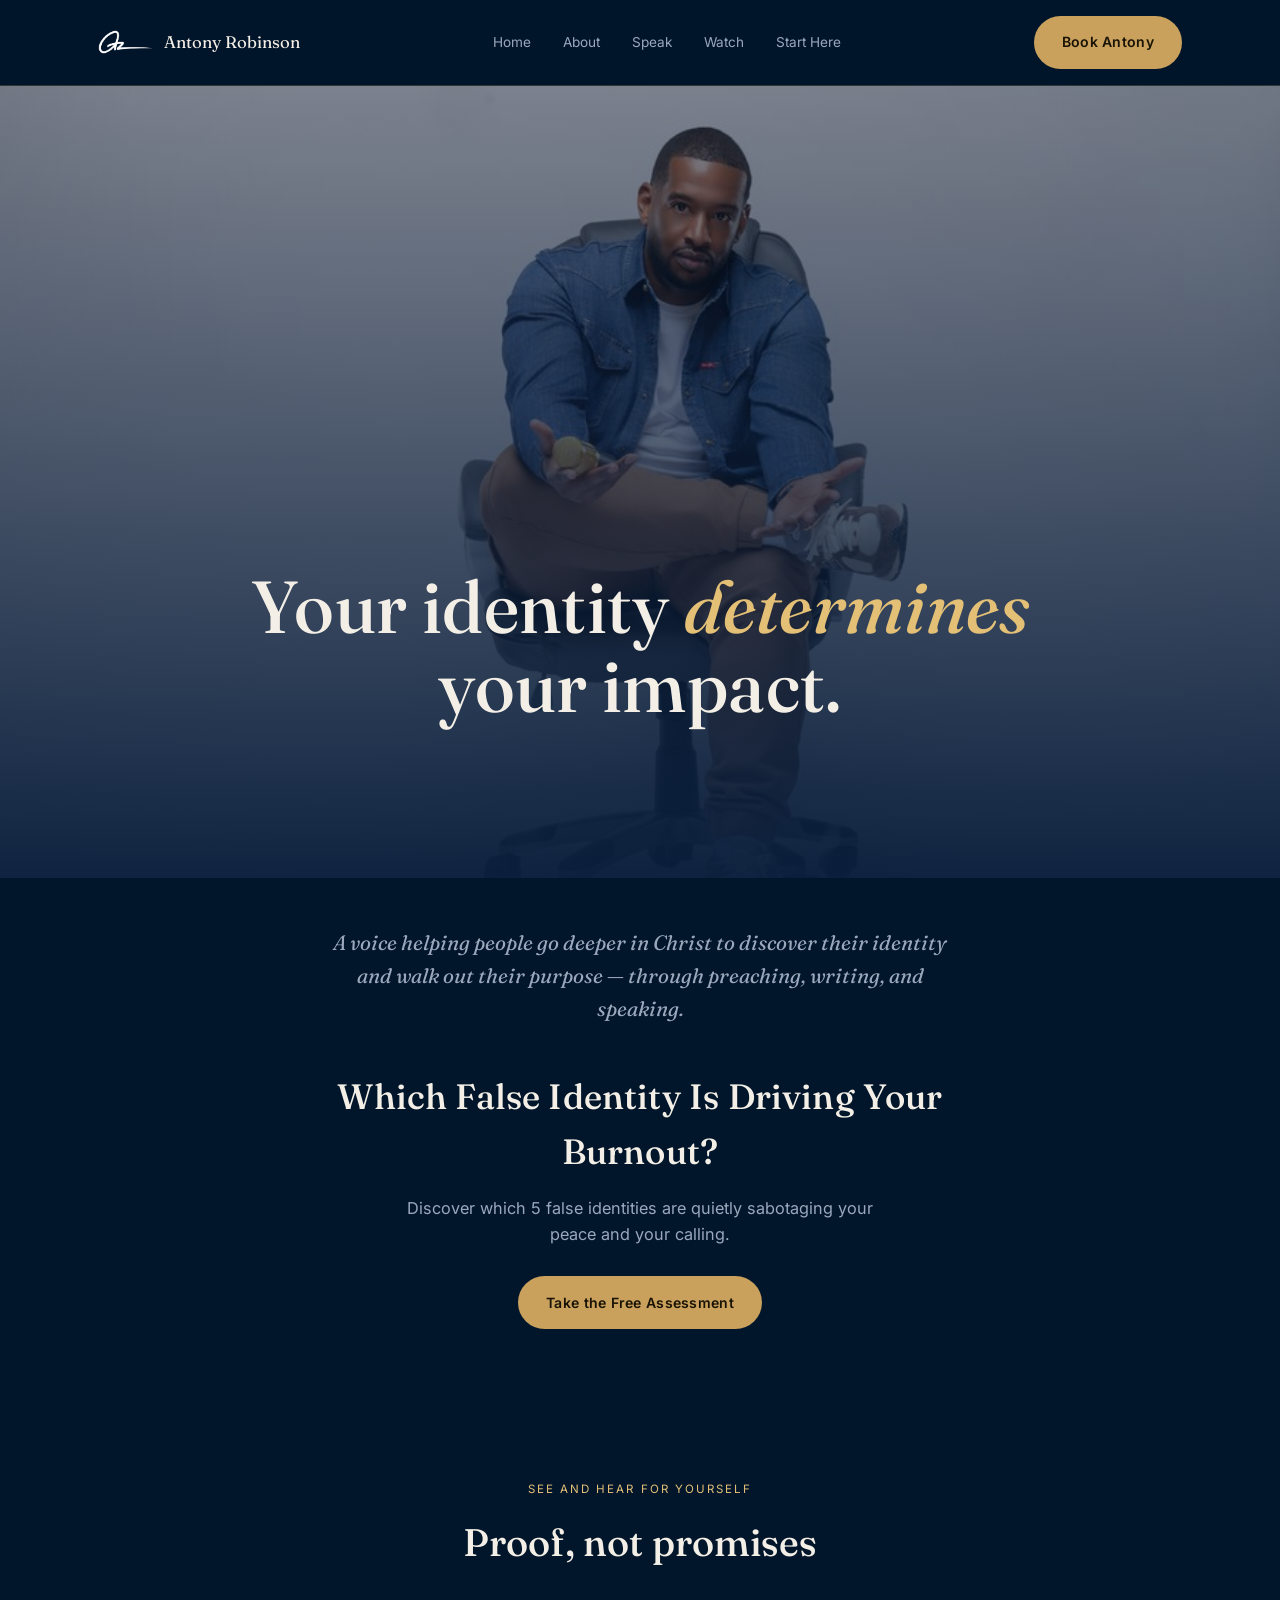
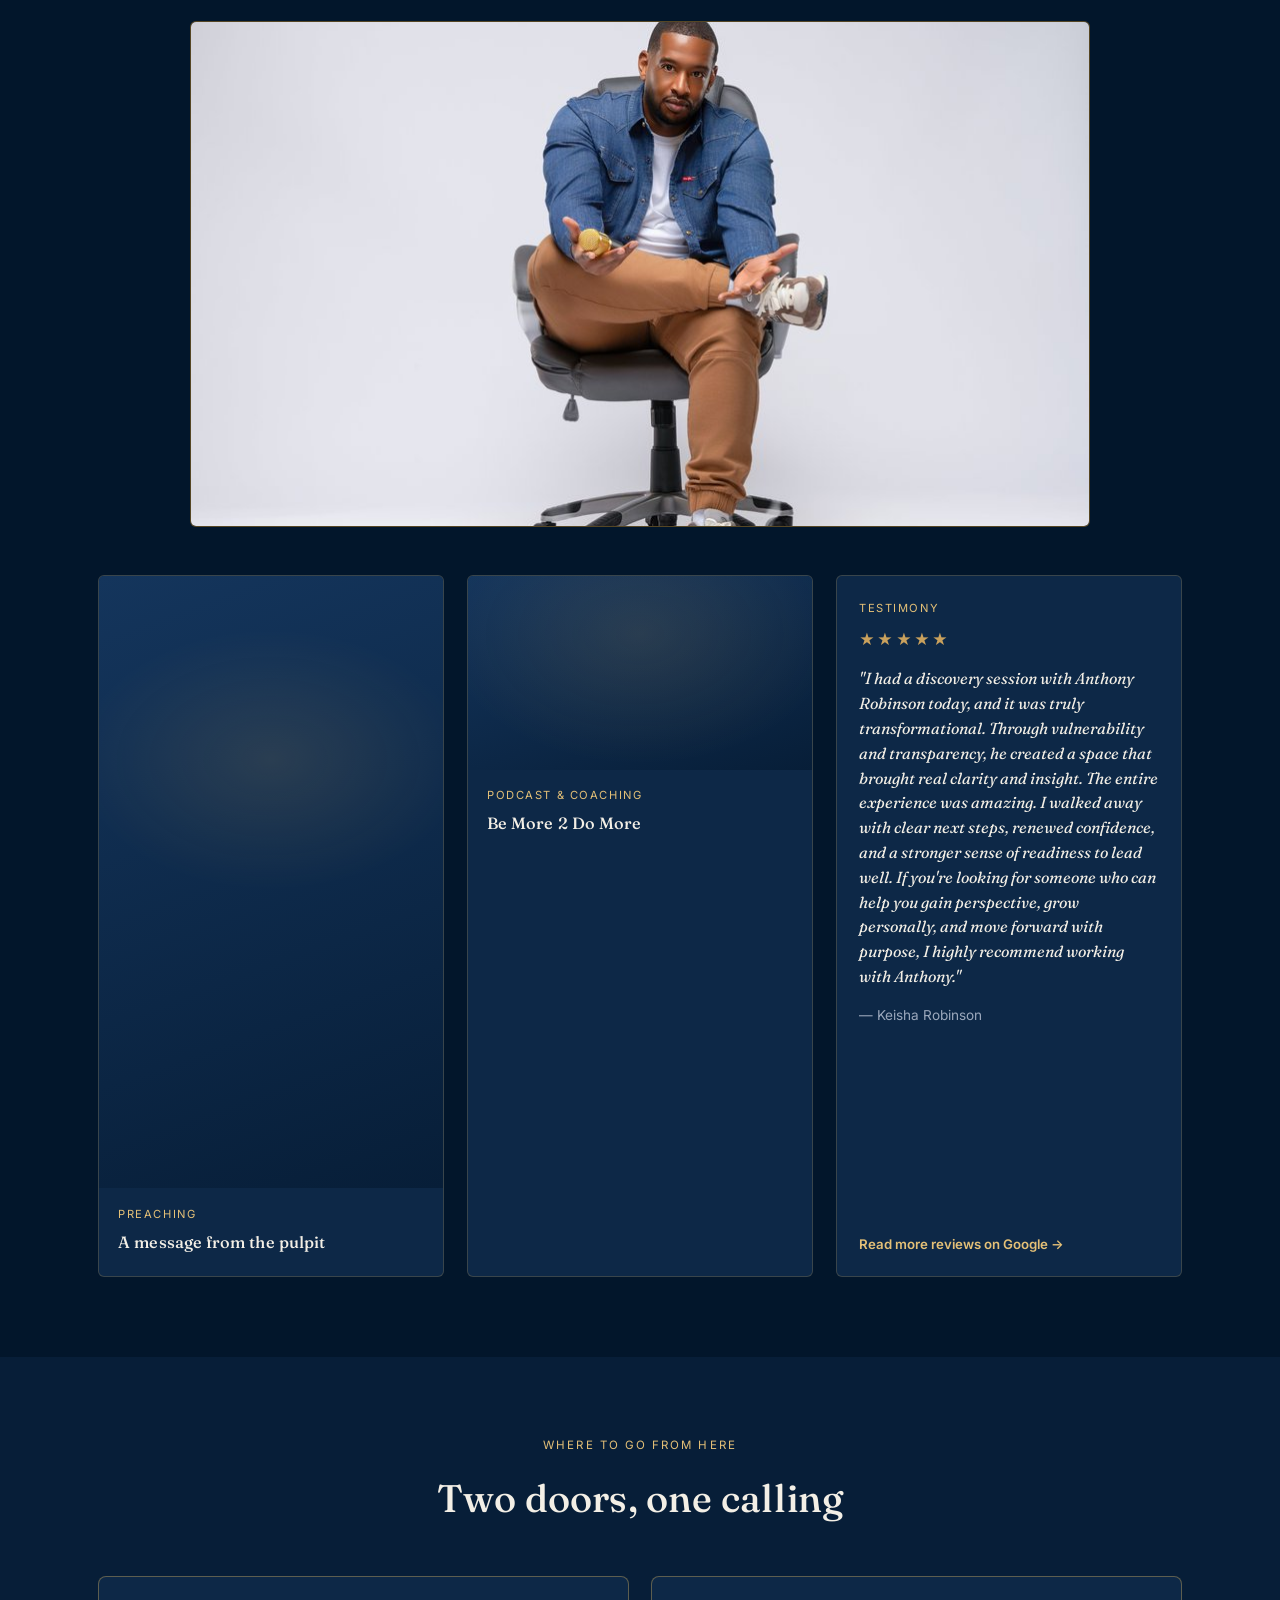
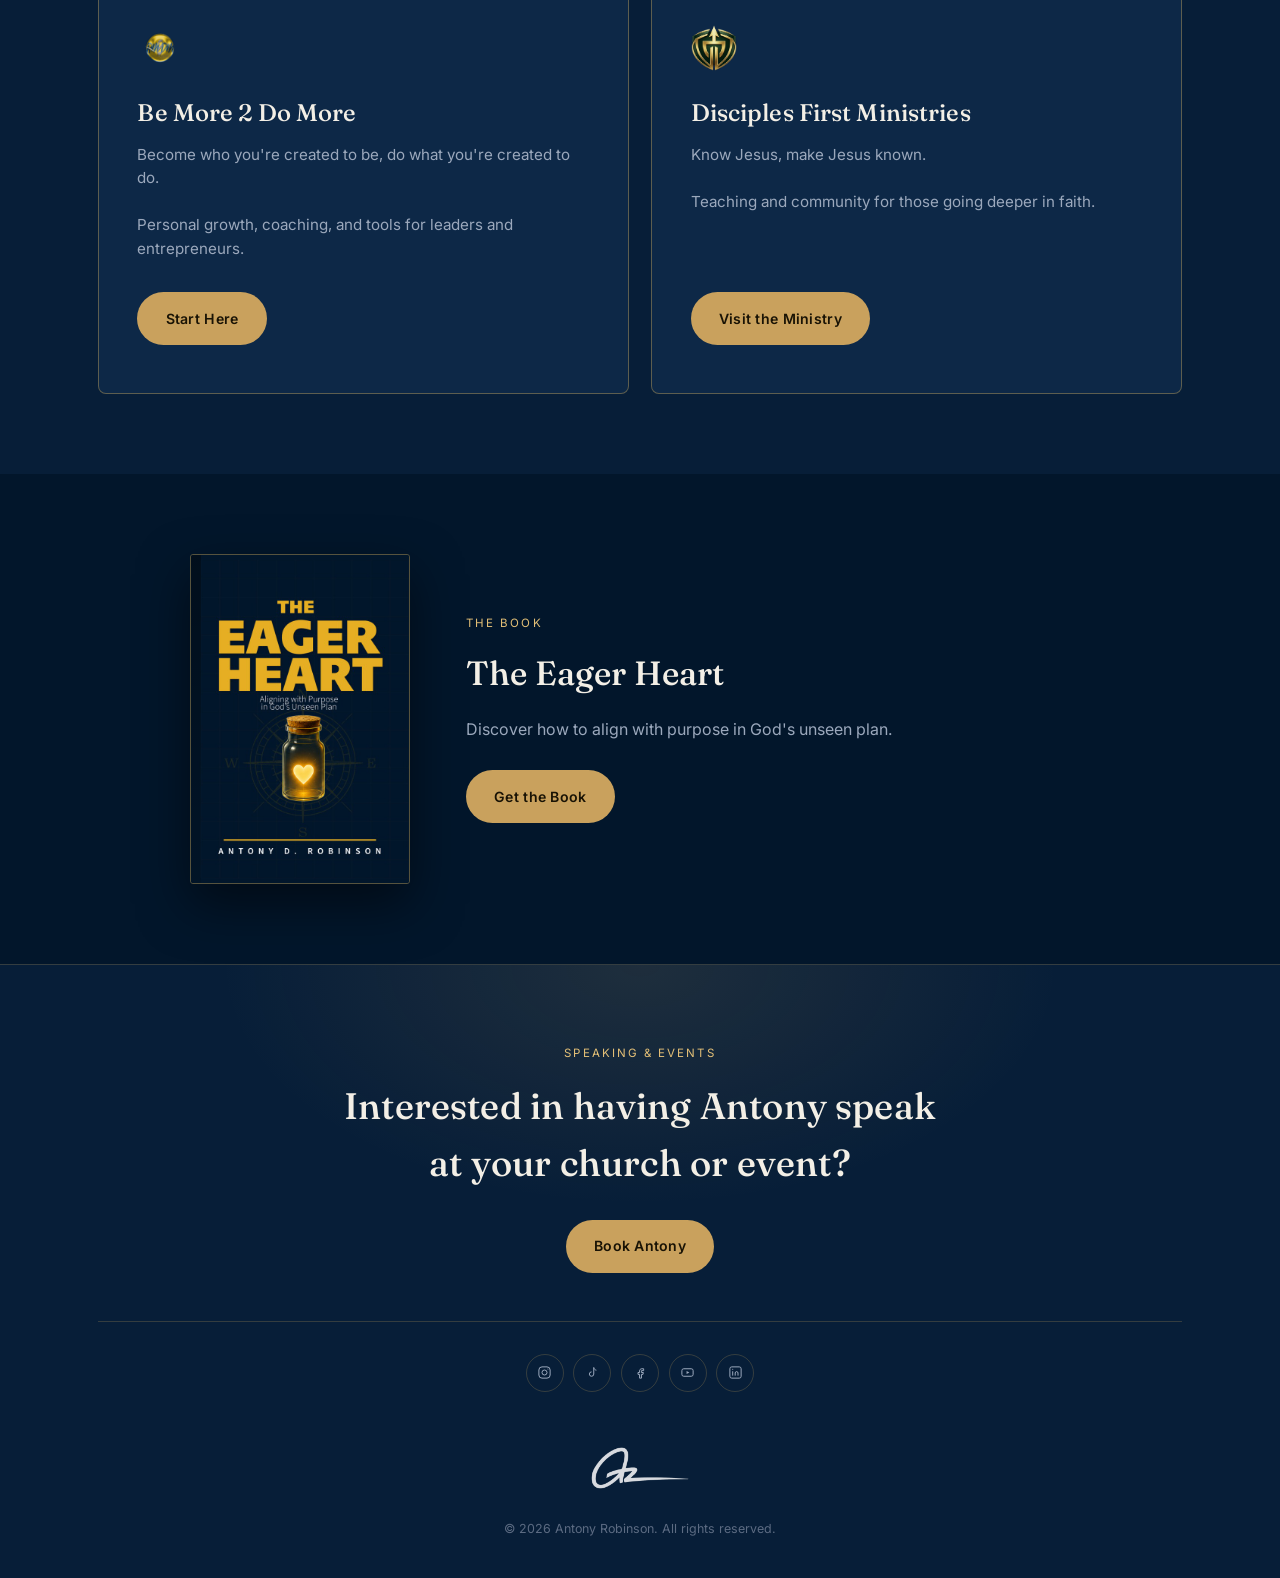
==== index.html @ a82fc9ad "Add files via upload Initial site upload" ====
<!DOCTYPE html>
<html lang="en">
<head>
<meta charset="UTF-8">
<meta name="viewport" content="width=device-width, initial-scale=1.0">
<title>Antony Robinson — Identity Determines Your Impact</title>
<meta name="description" content="Preacher, author, and speaker helping people discover their identity in Christ and walk out their purpose.">
<link rel="preconnect" href="https://fonts.googleapis.com">
<link rel="preconnect" href="https://fonts.gstatic.com" crossorigin>
<link href="https://fonts.googleapis.com/css2?family=Fraunces:opsz,wght@9..144,400;9..144,500;9..144,600;9..144,700&family=Inter:wght@400;500;600;700&display=swap" rel="stylesheet">
<style>
  :root{
    --ink: #02162B;
    --ink-2: #071E38;
    --panel: #0D2847;
    --panel-hover: #14355C;
    --gold: #C9A15D;
    --gold-soft: #E4C077;
    --paper: #F3EFE6;
    --stone: #9BA8BC;
    --stone-dim: #5C6B82;
    --hair: rgba(212,175,90,0.22);
    --hair-strong: rgba(212,175,90,0.4);
    --radius: 4px;
    --maxw: 1140px;
  }

  *{ box-sizing:border-box; margin:0; padding:0; }
  html{ scroll-behavior:smooth; }

  body{
    background: var(--ink);
    color: var(--paper);
    font-family:'Inter', -apple-system, sans-serif;
    -webkit-font-smoothing: antialiased;
    line-height: 1.55;
  }

  img,video{ max-width:100%; display:block; }
  a{ color:inherit; }
  .container{ max-width: var(--maxw); margin:0 auto; padding:0 1.75rem; }

  h1,h2,h3{ font-family:'Fraunces', serif; font-weight:500; letter-spacing:0.005em; }

  .eyebrow{
    font-size:0.72rem;
    letter-spacing:0.18em;
    text-transform:uppercase;
    color: var(--gold-soft);
    margin-bottom:0.9rem;
    display:block;
  }

  .btn{
    display:inline-flex;
    align-items:center;
    gap:0.5rem;
    font-family:'Inter',sans-serif;
    font-weight:600;
    font-size:0.88rem;
    letter-spacing:0.02em;
    padding:0.9rem 1.7rem;
    border-radius: 999px;
    text-decoration:none;
    cursor:pointer;
    border:1px solid transparent;
    transition: all 0.18s ease;
  }
  .btn-primary{ background: var(--gold); color:#191305; }
  .btn-primary:hover{ background: var(--gold-soft); transform: translateY(-1px); }
  .btn-ghost{ border-color: var(--hair-strong); color: var(--paper); }
  .btn-ghost:hover{ border-color: var(--gold); color: var(--gold-soft); }

  /* ---------- Nav ---------- */
  header.nav{
    position: sticky; top:0; z-index: 50;
    background: rgba(2,22,43,0.9);
    backdrop-filter: blur(10px);
    border-bottom: 1px solid var(--hair);
  }
  .nav-inner{
    max-width: var(--maxw); margin:0 auto; padding: 1rem 1.75rem;
    display:flex; align-items:center; justify-content:space-between;
  }
  .brand{ display:flex; align-items:center; gap:0.7rem; text-decoration:none; }
  .brand img{ height:24px; width:auto; }
  .brand span{ font-family:'Fraunces',serif; font-size:1.05rem; color:var(--paper); }
  nav.links{ display:flex; gap:2rem; align-items:center; }
  nav.links a{
    font-size:0.85rem; text-decoration:none; color: var(--stone);
    transition: color 0.15s ease;
  }
  nav.links a:hover{ color: var(--gold-soft); }
  .nav-cta{ display:flex; align-items:center; gap:1rem; }
  .burger{ display:none; }

  @media (max-width: 880px){
    nav.links{ display:none; }
    .burger{
      display:flex; width:38px; height:38px; border-radius:50%;
      border:1px solid var(--hair-strong); align-items:center; justify-content:center;
      cursor:pointer; color:var(--paper);
    }
  }

  /* ---------- Hero ---------- */
  .hero{
    position:relative;
    min-height: 88vh;
    display:flex;
    align-items:flex-end;
    overflow:hidden;
  }
  .hero .hero-img{
    position:absolute; inset:0;
    width:100%; height:100%;
    object-fit:cover;
    object-position: center 18%;
    filter: saturate(0.9) brightness(0.75);
  }
  .hero::after{
    content:"";
    position:absolute; inset:0;
    background: linear-gradient(180deg, rgba(10,31,61,0.28) 0%, rgba(10,31,61,0.66) 55%, rgba(10,31,61,0.97) 100%);
  }
  .hero-content{
    position:relative; z-index:2;
    width:100%;
    padding: 0 1.75rem 4.5rem;
    text-align:center;
  }
  .hero h1{
    font-size: clamp(2.4rem, 6vw, 4.6rem);
    line-height:1.08;
    max-width: 900px;
    margin: 0 auto;
    color: var(--paper);
  }
  .hero h1 em{ font-style:italic; color: var(--gold-soft); }

  .subline{
    text-align:center;
    padding: 3rem 1.75rem 4.5rem;
    background: var(--ink);
  }
  .subline p{
    max-width: 620px;
    margin: 0 auto;
    font-family:'Fraunces', serif;
    font-style: italic;
    font-size: clamp(1.05rem, 2vw, 1.3rem);
    color: var(--stone);
    line-height:1.6;
  }
  .subline h2{
    font-size: clamp(1.6rem, 3.2vw, 2.2rem);
    max-width: 640px;
    margin: 2.8rem auto 1rem;
  }
  .subline p.assessment-sub{
    font-family:'Inter', sans-serif;
    font-style: normal;
    font-size: 1.02rem;
    color: var(--stone);
    max-width: 500px;
    margin: 0 auto 1.8rem;
  }

  /* ---------- Section shell ---------- */
  section{ padding: 5rem 0; }
  section.tight{ padding: 3.5rem 0; }
  .section-head{ text-align:center; max-width: 640px; margin: 0 auto 3rem; }
  .section-head h2{ font-size: clamp(1.7rem, 3.2vw, 2.4rem); margin-bottom:1rem; }
  .section-head p{ color: var(--stone); font-size:1rem; }
  .alt{ background: var(--ink-2); }

  /* ---------- Proof / video ---------- */
  .reel-wrap{
    position:relative;
    max-width: 900px;
    margin: 0 auto 3rem;
    border-radius: 6px;
    overflow:hidden;
    border: 1px solid var(--hair-strong);
    background:#000;
    aspect-ratio: 16/9;
  }
  .reel-wrap video, .reel-wrap .reel-fallback{
    width:100%; height:100%; object-fit:cover; display:block;
  }
  .reel-fallback{
    display:flex; align-items:center; justify-content:center; flex-direction:column; gap:0.8rem;
    background:
      radial-gradient(ellipse 700px 400px at 50% 0%, rgba(201,161,93,0.16), transparent 60%),
      linear-gradient(160deg, #0D2847, #02162B);
    color: var(--stone);
    text-align:center; padding: 2rem;
  }
  .play-badge{
    width:64px; height:64px; border-radius:50%;
    border:1.5px solid var(--gold-soft);
    display:flex; align-items:center; justify-content:center;
  }
  .play-badge svg{ margin-left:3px; }

  .clip-grid{
    display:grid;
    grid-template-columns: repeat(3, 1fr);
    gap: 1.4rem;
  }
  .clip-card{
    display:block;
    text-decoration:none;
    border:1px solid var(--hair);
    border-radius:6px;
    overflow:hidden;
    background: var(--panel);
    transition: border-color 0.18s ease, transform 0.18s ease;
  }
  .clip-card:hover{ border-color: var(--gold); transform: translateY(-2px); }
  .clip-thumb{
    position:relative;
    aspect-ratio: 16/9;
    background:
      radial-gradient(ellipse 300px 200px at 50% 30%, rgba(201,161,93,0.14), transparent 65%),
      linear-gradient(160deg, #14355C, #071E38);
    display:flex; align-items:center; justify-content:center;
    overflow:hidden;
  }
  .clip-thumb.vertical{ aspect-ratio: 9/16; }
  .clip-thumb iframe{ position:absolute; inset:0; width:100%; height:100%; border:0; display:block; }
  .clip-thumb .play-badge{ width:48px; height:48px; }
  .clip-thumb .play-badge svg{ width:16px; }
  .clip-label{ padding: 1.1rem 1.2rem 1.3rem; }
  .clip-label .kind{ font-size:0.7rem; letter-spacing:0.14em; text-transform:uppercase; color: var(--gold-soft); margin-bottom:0.4rem; display:block; }
  .clip-label h3{ font-size:1.02rem; }

  /* Text testimonial card (temporary placeholder until video testimonials exist) */
  .testimonial-card{ display:flex; flex-direction:column; padding: 1.5rem 1.4rem 1.3rem; }
  .testimonial-body{ flex-grow:1; }
  .testimonial-card .kind{ font-size:0.7rem; letter-spacing:0.14em; text-transform:uppercase; color: var(--gold-soft); margin-bottom:0.7rem; display:block; }
  .stars{ color: var(--gold); font-size:0.95rem; letter-spacing:0.15em; margin-bottom:0.9rem; }
  .testimonial-quote{ font-family:'Fraunces', serif; font-style:italic; font-size:1rem; color: var(--paper); line-height:1.55; margin-bottom:1rem; }
  .testimonial-name{ font-size:0.85rem; color: var(--stone); margin-bottom:1.2rem; }
  .testimonial-link{ font-size:0.83rem; font-weight:600; color: var(--gold-soft); text-decoration:none; }
  .testimonial-link:hover{ color: var(--gold); }

  @media (max-width: 780px){ .clip-grid{ grid-template-columns: 1fr; } }

  /* ---------- Two doors ---------- */
  .doors{
    display:grid;
    grid-template-columns: 1fr 1fr;
    gap: 1.4rem;
  }
  .door{
    display:flex; flex-direction:column;
    text-decoration:none;
    padding: 3rem 2.4rem;
    border-radius: 8px;
    border: 1px solid var(--hair-strong);
    background: var(--panel);
    transition: background 0.2s ease, border-color 0.2s ease, transform 0.2s ease;
    min-height: 320px;
  }
  .door:hover{ background: var(--panel-hover); border-color: var(--gold); transform: translateY(-3px); }
  .door .mark{ width:46px; height:46px; margin-bottom:1.6rem; opacity:0.95; }
  .door h3{ font-size:1.5rem; margin-bottom:0.9rem; line-height:1.3; }
  .door .desc{ color: var(--stone); font-size:0.95rem; margin-bottom:2rem; flex-grow:1; }
  .door .btn{ align-self:flex-start; }

  @media (max-width: 820px){ .doors{ grid-template-columns:1fr; } }

  /* ---------- Book ---------- */
  .book-wrap{
    display:flex; align-items:center; gap: 3.5rem;
    max-width: 900px; margin:0 auto;
  }
  .book-cover{
    flex-shrink:0;
    width: 220px; aspect-ratio: 2/3;
    border-radius: 3px;
    overflow:hidden;
    border: 1px solid var(--hair-strong);
    box-shadow: 0 20px 50px rgba(0,0,0,0.5), 0 1px 0 rgba(255,255,255,0.03) inset;
    position:relative;
  }
  .book-cover img{ width:100%; height:100%; object-fit:cover; display:block; }
  .book-cover::before{
    content:"";
    position:absolute; left:0; top:0; bottom:0; width:10px;
    background: linear-gradient(180deg, rgba(0,0,0,0.35), rgba(0,0,0,0.1));
    z-index:2;
  }
  .book-cover .book-eyebrow{ font-size:0.62rem; letter-spacing:0.16em; text-transform:uppercase; color: var(--gold-soft); margin-bottom:1rem; }
  .book-cover h3{ font-family:'Fraunces', serif; font-style:italic; font-size:1.7rem; color: var(--paper); line-height:1.2; margin-bottom:0.8rem; }
  .book-cover .by{ font-size:0.68rem; letter-spacing:0.1em; text-transform:uppercase; color: var(--stone); margin-top:1.4rem; }
  .book-copy h2{ font-size: clamp(1.6rem,3vw,2.1rem); margin-bottom:1.1rem; }
  .book-copy p{ color: var(--stone); font-size:1rem; margin-bottom:1.8rem; }

  @media (max-width: 720px){ .book-wrap{ flex-direction:column; text-align:center; gap:2rem; } .book-copy p{ max-width:420px; margin-left:auto; margin-right:auto; } }

  /* ---------- Footer CTA ---------- */
  footer.site{
    background:
      radial-gradient(ellipse 700px 400px at 50% 0%, rgba(201,161,93,0.12), transparent 60%),
      var(--ink-2);
    border-top:1px solid var(--hair);
    padding: 5rem 0 2.5rem;
    text-align:center;
  }
  footer.site h2{ font-size: clamp(1.7rem,3.2vw,2.3rem); max-width:600px; margin:0 auto 1.8rem; }
  footer.site .contact-row{
    margin-top: 3rem; padding-top: 2rem;
    border-top:1px solid var(--hair);
    display:flex; flex-direction:column; align-items:center; gap:1.2rem;
  }
  .foot-social{ display:flex; gap:0.6rem; }
  .foot-social a{
    width:38px; height:38px; border-radius:50%; border:1px solid var(--hair);
    display:flex; align-items:center; justify-content:center; color:var(--stone);
    transition: border-color 0.15s ease, color 0.15s ease;
  }
  .foot-social a:hover{ border-color: var(--gold); color: var(--gold-soft); }
  .foot-social svg{ width:15px; height:15px; }
  footer.site .sig{ width:100px; margin: 2.2rem auto 0.6rem; opacity:0.85; }
  footer.site .fine{ font-size:0.78rem; color: var(--stone-dim); }

  .mobile-menu{ display:none; }
  @media (max-width: 880px){
    .mobile-menu{
      position:absolute; top:100%; left:0; right:0;
      background: rgba(2,22,43,0.98); backdrop-filter: blur(10px);
      border-bottom:1px solid var(--hair);
      flex-direction:column; padding: 0.5rem 1.75rem 1.25rem;
      display:none;
    }
    .mobile-menu.open{ display:flex; }
    .mobile-menu a{
      padding: 0.85rem 0; font-size:0.95rem; text-decoration:none; color: var(--stone);
      border-bottom: 1px solid var(--hair);
    }
    .mobile-menu a:last-child{ border-bottom:none; }
    .mobile-menu a.current{ color: var(--gold-soft); }
    header.nav{ position: sticky; }
  }
</style>
</head>
<body>

<header class="nav">
  <div class="nav-inner">
    <a class="brand" href="index.html">
      <img src="[data-uri]" alt="Antony Robinson signature">
      <span>Antony Robinson</span>
    </a>
    <nav class="links">
      <a href="index.html" class="current">Home</a>
      <a href="about.html">About</a>
      <a href="speaking.html">Speak</a>
      <a href="proof.html">Watch</a>
      <a href="two-doors.html">Start Here</a>
    </nav>
    <div class="nav-cta">
      <a class="btn btn-primary" href="https://form.jotform.com/262207391555054" target="_blank" rel="noopener">Book Antony</a>
      <div class="burger" aria-label="Menu">
        <svg width="18" height="18" viewBox="0 0 24 24" fill="none" stroke="currentColor" stroke-width="2"><line x1="3" y1="6" x2="21" y2="6"/><line x1="3" y1="12" x2="21" y2="12"/><line x1="3" y1="18" x2="21" y2="18"/></svg>
      </div>
    </div>
  </div>
  <div class="mobile-menu">
      <a href="index.html" class="current">Home</a>
      <a href="about.html">About</a>
      <a href="speaking.html">Speak</a>
      <a href="proof.html">Watch</a>
      <a href="two-doors.html">Start Here</a>
    </div>
</header>

<main>

  <!-- HERO -->
  <section class="hero">
    <img class="hero-img" src="[data-uri]" alt="Antony Robinson">
    <div class="hero-content">
      <h1>Your identity <em>determines</em> your impact.</h1>
    </div>
  </section>

  <div class="subline">
    <p>A voice helping people go deeper in Christ to discover their identity and walk out their purpose — through preaching, writing, and speaking.</p>

    <h2>Which False Identity Is Driving Your Burnout?</h2>
    <p class="assessment-sub">Discover which 5 false identities are quietly sabotaging your peace and your calling.</p>
    <!--
      PLACEHOLDER LINK — swap the href below once the real assessment URL is finalized.
      Current: https://true-identity-path.base44.app
    -->
    <a class="btn btn-primary" href="https://true-identity-path.base44.app" target="_blank" rel="noopener">Take the Free Assessment</a>
  </div>

  <!-- PROOF -->
  <section id="proof">
    <div class="container">
      <div class="section-head">
        <span class="eyebrow" style="text-align:center;">See and hear for yourself</span>
        <h2>Proof, not promises</h2>
      </div>

      <div class="reel-wrap">
        <!-- Replace the src below with the real highlight reel file or embed. Autoplay/muted/loop are wired and ready. -->
        <video autoplay muted loop playsinline poster="[data-uri]">
          <source src="highlight-reel.mp4" type="video/mp4">
        </video>
      </div>

      <div class="clip-grid">
        <div class="clip-card">
          <div class="clip-thumb vertical">
            <iframe src="https://www.youtube.com/embed/dqGrzxCBny8" title="Preaching clip" loading="lazy" allow="accelerometer; autoplay; clipboard-write; encrypted-media; gyroscope; picture-in-picture; web-share" allowfullscreen></iframe>
          </div>
          <div class="clip-label">
            <span class="kind">Preaching</span>
            <h3>A message from the pulpit</h3>
          </div>
        </div>
        <div class="clip-card">
          <div class="clip-thumb">
            <iframe src="https://www.youtube.com/embed/ORBCaZvNH6c" title="Podcast and coaching clip" loading="lazy" allow="accelerometer; autoplay; clipboard-write; encrypted-media; gyroscope; picture-in-picture; web-share" allowfullscreen></iframe>
          </div>
          <div class="clip-label">
            <span class="kind">Podcast &amp; Coaching</span>
            <h3>Be More 2 Do More</h3>
          </div>
        </div>
        <div class="clip-card testimonial-card">
          <div class="testimonial-body">
            <span class="kind">Testimony</span>
            <div class="stars" aria-label="5 out of 5 stars">★★★★★</div>
            <p class="testimonial-quote">"I had a discovery session with Anthony Robinson today, and it was truly transformational. Through vulnerability and transparency, he created a space that brought real clarity and insight. The entire experience was amazing. I walked away with clear next steps, renewed confidence, and a stronger sense of readiness to lead well. If you're looking for someone who can help you gain perspective, grow personally, and move forward with purpose, I highly recommend working with Anthony."</p>
            <p class="testimonial-name">— Keisha Robinson</p>
          </div>
          <a class="testimonial-link" href="https://maps.app.goo.gl/zNPWuPxVDwSvaDbb7" target="_blank" rel="noopener">Read more reviews on Google →</a>
        </div>
      </div>
    </div>
  </section>

  <!-- TWO DOORS -->
  <section class="alt" id="two-doors">
    <div class="container">
      <div class="section-head">
        <span class="eyebrow" style="text-align:center;">Where to go from here</span>
        <h2>Two doors, one calling</h2>
      </div>

      <div class="doors">
        <a class="door" href="https://bemore2domore.com/" target="_blank" rel="noopener">
          <img class="mark" src="[data-uri]" alt="Be More 2 Do More">
          <h3>Be More 2 Do More</h3>
          <p class="desc">Become who you're created to be, do what you're created to do.<br><br>Personal growth, coaching, and tools for leaders and entrepreneurs.</p>
          <span class="btn btn-primary">Start Here</span>
        </a>
        <a class="door" href="https://disciplesfirstministries.org" target="_blank" rel="noopener">
          <img class="mark" src="[data-uri]" alt="Disciples First Ministries">
          <h3>Disciples First Ministries</h3>
          <p class="desc">Know Jesus, make Jesus known.<br><br>Teaching and community for those going deeper in faith.</p>
          <span class="btn btn-primary">Visit the Ministry</span>
        </a>
      </div>
    </div>
  </section>

  <!-- BOOK -->
  <section id="book">
    <div class="container">
      <div class="book-wrap">
        <div class="book-cover">
          <img src="[data-uri]" alt="The Eager Heart: Aligning with Purpose in God's Unseen Plan, by Antony D. Robinson">
        </div>
        <div class="book-copy">
          <span class="eyebrow">The Book</span>
          <h2>The Eager Heart</h2>
          <p>Discover how to align with purpose in God's unseen plan.</p>
          <a class="btn btn-primary" href="https://a.co/d/0ZIBbuC" target="_blank" rel="noopener">Get the Book</a>
        </div>
      </div>
    </div>
  </section>

</main>

<footer class="site">
  <div class="container">
    <span class="eyebrow" style="text-align:center;">Speaking &amp; Events</span>
    <h2>Interested in having Antony speak at your church or event?</h2>
    <a class="btn btn-primary" href="https://form.jotform.com/262207391555054" target="_blank" rel="noopener">Book Antony</a>

    <div class="contact-row">
      <div class="foot-social">
        <a href="https://www.instagram.com/settin_da_tone/" target="_blank" rel="noopener" aria-label="Instagram"><svg viewBox="0 0 24 24" fill="none" stroke="currentColor" stroke-width="1.6"><rect x="3" y="3" width="18" height="18" rx="5"/><circle cx="12" cy="12" r="4"/><circle cx="17.5" cy="6.5" r="0.8" fill="currentColor" stroke="none"/></svg></a>
        <a href="https://www.tiktok.com/@settin_da_tone" target="_blank" rel="noopener" aria-label="TikTok"><svg viewBox="0 0 24 24" fill="none" stroke="currentColor" stroke-width="1.6"><path d="M14 4v10.5a3.5 3.5 0 1 1-3.5-3.5"/><path d="M14 4c.3 2.2 2 4 4.2 4.3"/></svg></a>
        <a href="https://www.facebook.com/antony.robinson.12" target="_blank" rel="noopener" aria-label="Facebook"><svg viewBox="0 0 24 24" fill="none" stroke="currentColor" stroke-width="1.6"><path d="M14 9h3V6h-3c-2 0-3.5 1.5-3.5 3.5V12H8v3h2.5v6h3v-6H16l.5-3h-3V9.8c0-.5.3-.8.8-.8Z"/></svg></a>
        <a href="https://www.youtube.com/@settin_da_tone" target="_blank" rel="noopener" aria-label="YouTube"><svg viewBox="0 0 24 24" fill="none" stroke="currentColor" stroke-width="1.6"><rect x="3" y="6" width="18" height="12" rx="3"/><path d="M10.5 9.5v5l4.5-2.5-4.5-2.5Z" fill="currentColor" stroke="none"/></svg></a>
        <a href="https://www.linkedin.com/in/antony-robinson/" target="_blank" rel="noopener" aria-label="LinkedIn"><svg viewBox="0 0 24 24" fill="none" stroke="currentColor" stroke-width="1.6"><rect x="3" y="3" width="18" height="18" rx="3"/><line x1="7.5" y1="10" x2="7.5" y2="17"/><circle cx="7.5" cy="6.8" r="0.9" fill="currentColor" stroke="none"/><path d="M11.5 17v-4.2c0-1.4 1-2.3 2.3-2.3s2.2.9 2.2 2.3V17"/></svg></a>
      </div>
      <img class="sig" src="[data-uri]" alt="Antony Robinson signature">
      <p class="fine">© 2026 Antony Robinson. All rights reserved.</p>
    </div>
  </div>
</footer>


<script>
  const burgerBtn = document.querySelector('.burger');
  const mobileMenu = document.querySelector('.mobile-menu');
  if (burgerBtn && mobileMenu) {
    burgerBtn.addEventListener('click', () => {
      mobileMenu.classList.toggle('open');
    });
    mobileMenu.querySelectorAll('a').forEach(a => {
      a.addEventListener('click', () => mobileMenu.classList.remove('open'));
    });
  }
</script>
</body>
</html>
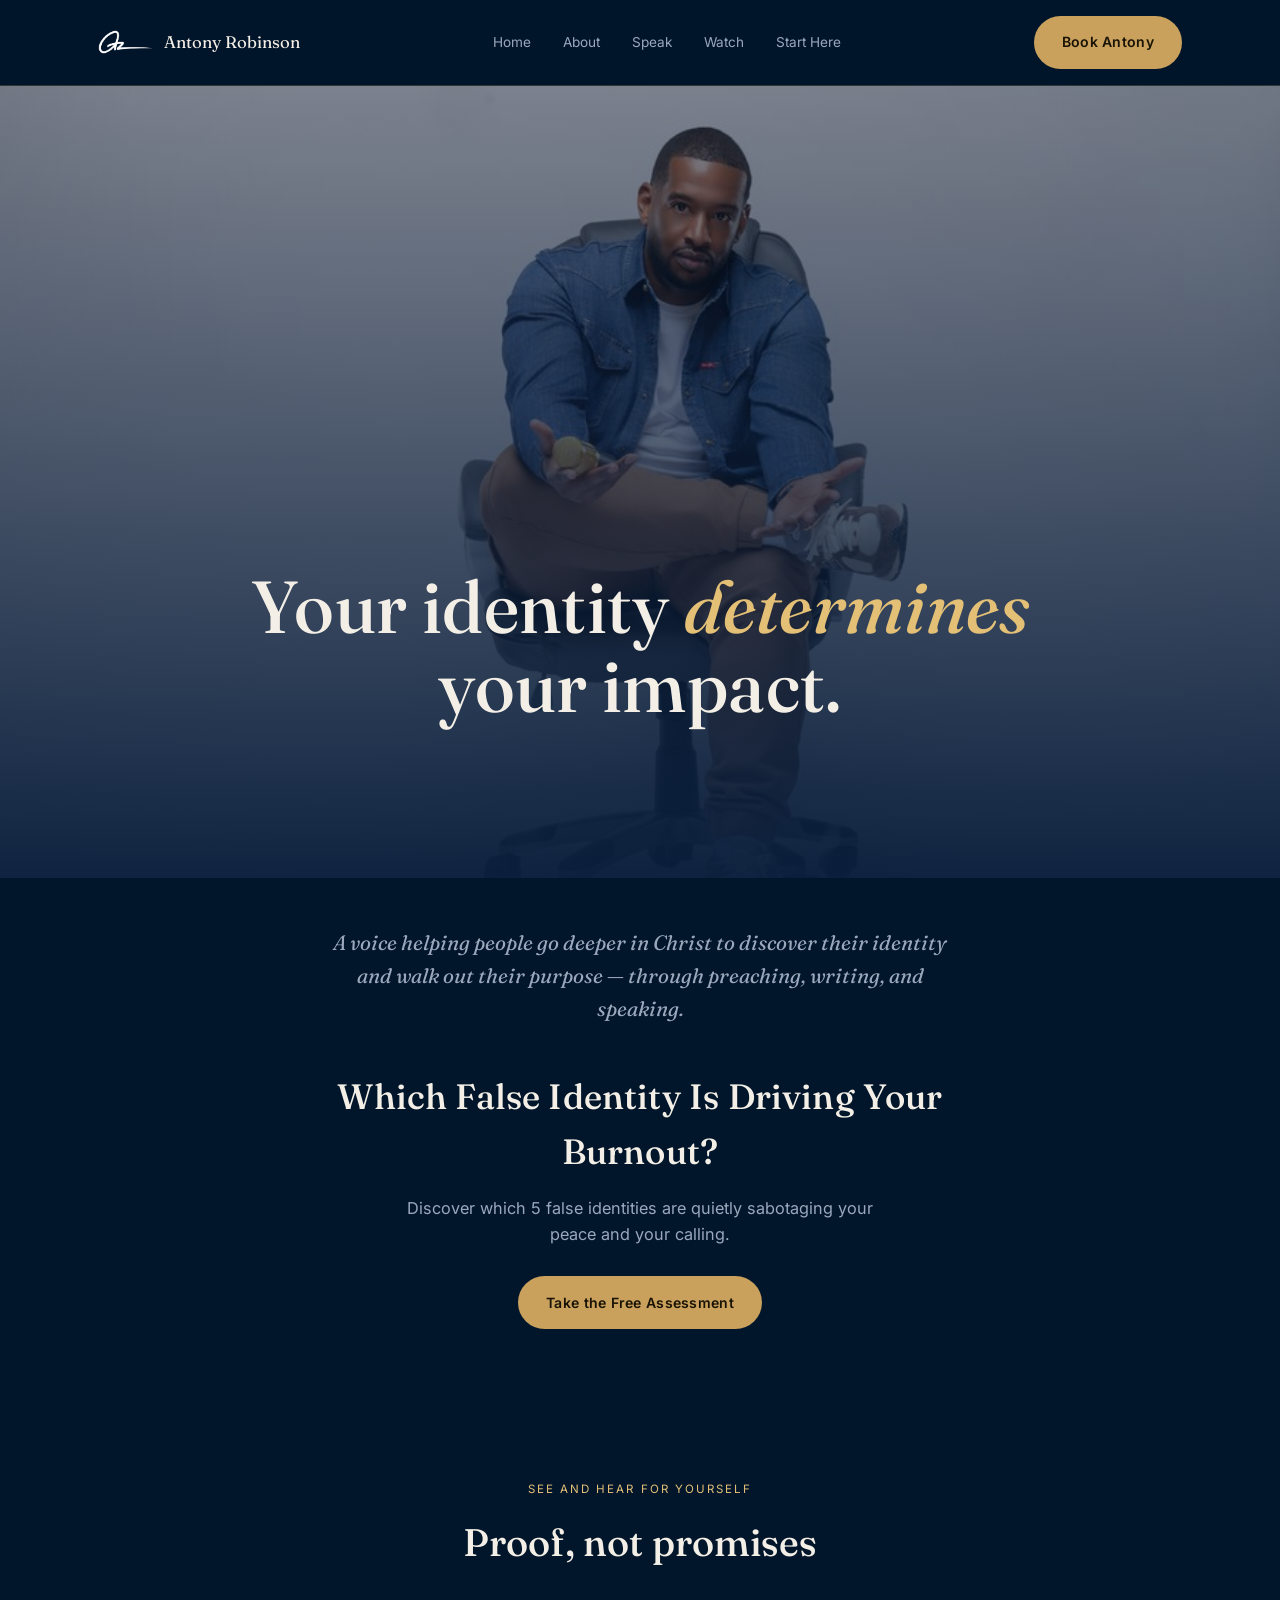
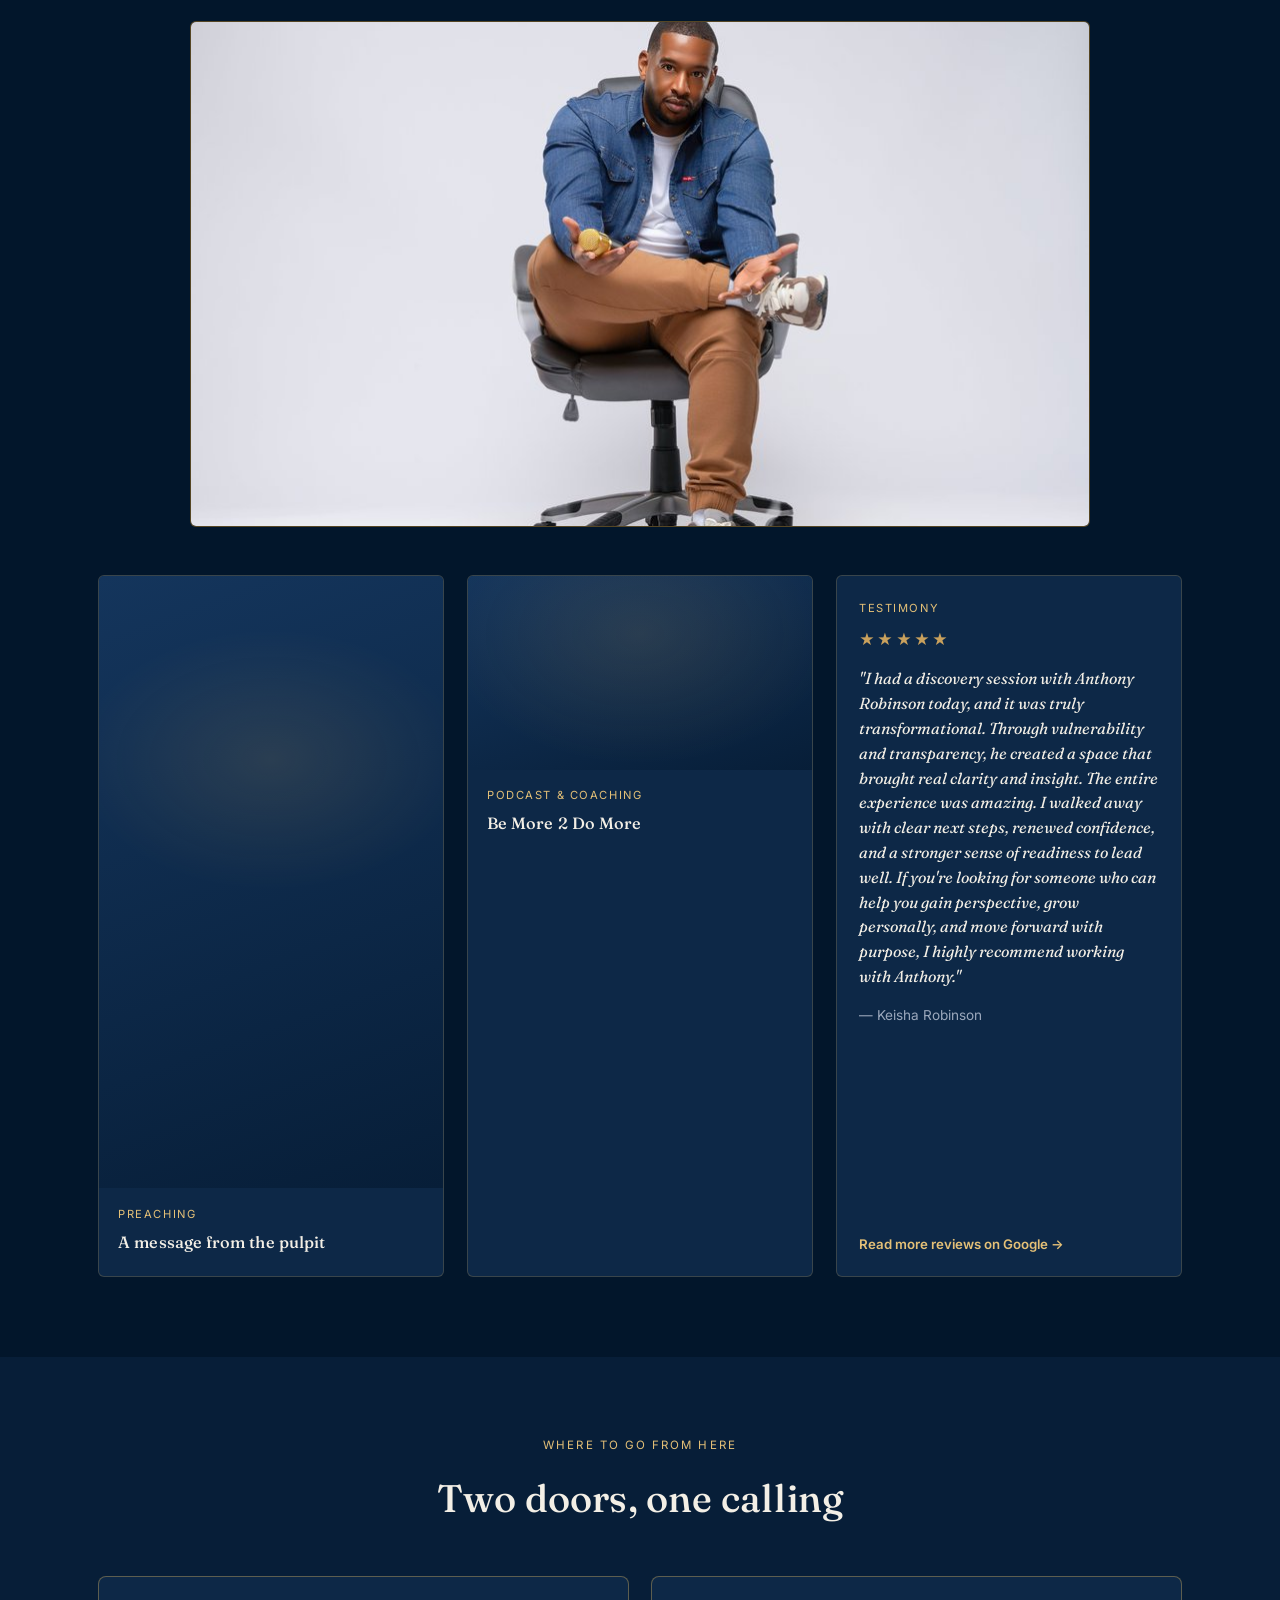
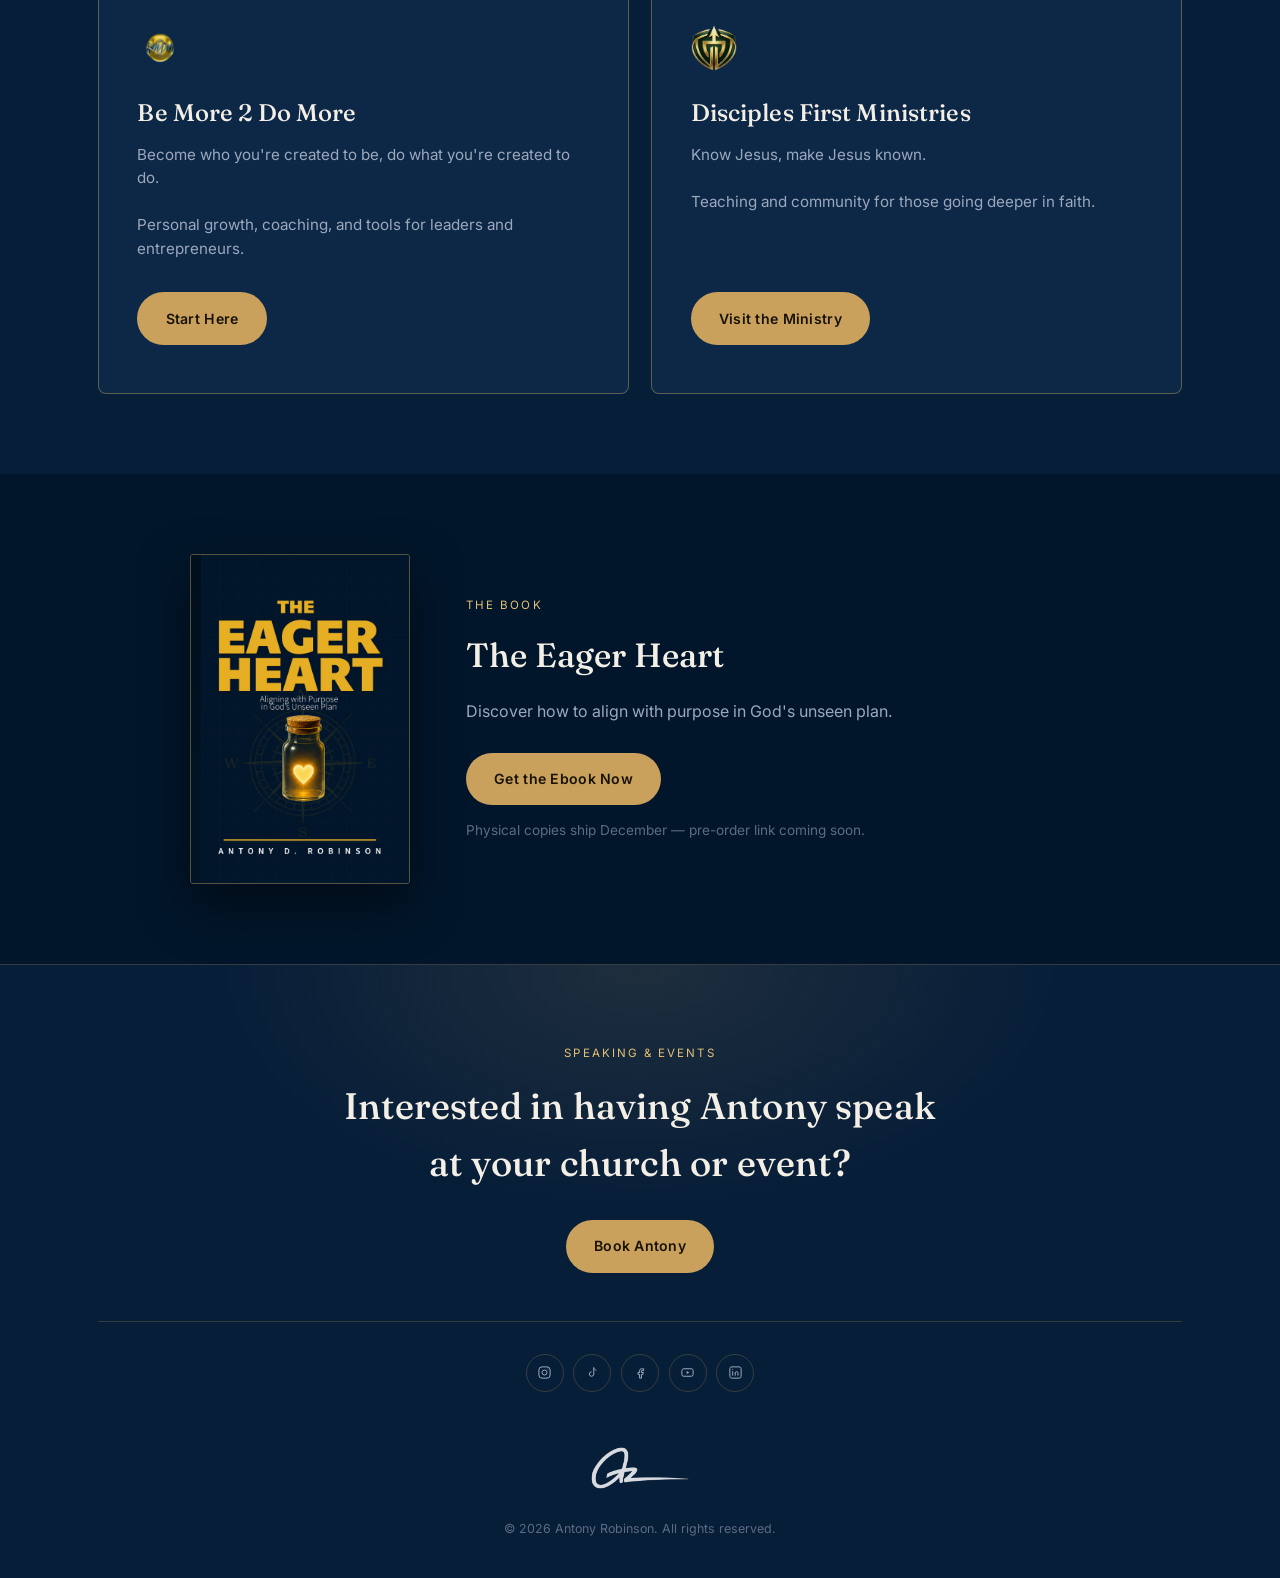
==== commit 5cafcc97: "Update index.html" ====
--- a/index.html
+++ b/index.html
@@ -297,6 +297,7 @@
   .book-cover .by{ font-size:0.68rem; letter-spacing:0.1em; text-transform:uppercase; color: var(--stone); margin-top:1.4rem; }
   .book-copy h2{ font-size: clamp(1.6rem,3vw,2.1rem); margin-bottom:1.1rem; }
   .book-copy p{ color: var(--stone); font-size:1rem; margin-bottom:1.8rem; }
+  .book-copy p.book-note{ margin-top:0.9rem; margin-bottom:0; font-size:0.85rem; color: var(--stone-dim); }
 
   @media (max-width: 720px){ .book-wrap{ flex-direction:column; text-align:center; gap:2rem; } .book-copy p{ max-width:420px; margin-left:auto; margin-right:auto; } }
 
@@ -392,11 +393,7 @@
 
     <h2>Which False Identity Is Driving Your Burnout?</h2>
     <p class="assessment-sub">Discover which 5 false identities are quietly sabotaging your peace and your calling.</p>
-    <!--
-      PLACEHOLDER LINK — swap the href below once the real assessment URL is finalized.
-      Current: https://true-identity-path.base44.app
-    -->
-    <a class="btn btn-primary" href="https://true-identity-path.base44.app" target="_blank" rel="noopener">Take the Free Assessment</a>
+    <a class="btn btn-primary" href="/assessment/">Take the Free Assessment</a>
   </div>
 
   <!-- PROOF -->
@@ -482,7 +479,8 @@
           <span class="eyebrow">The Book</span>
           <h2>The Eager Heart</h2>
           <p>Discover how to align with purpose in God's unseen plan.</p>
-          <a class="btn btn-primary" href="https://a.co/d/0ZIBbuC" target="_blank" rel="noopener">Get the Book</a>
+          <a class="btn btn-primary" href="https://kkkmwd-rv.myshopify.com/products/the-eager-heart" target="_blank" rel="noopener">Get the Ebook Now</a>
+          <p class="book-note">Physical copies ship December &mdash; pre-order link coming soon.</p>
         </div>
       </div>
     </div>
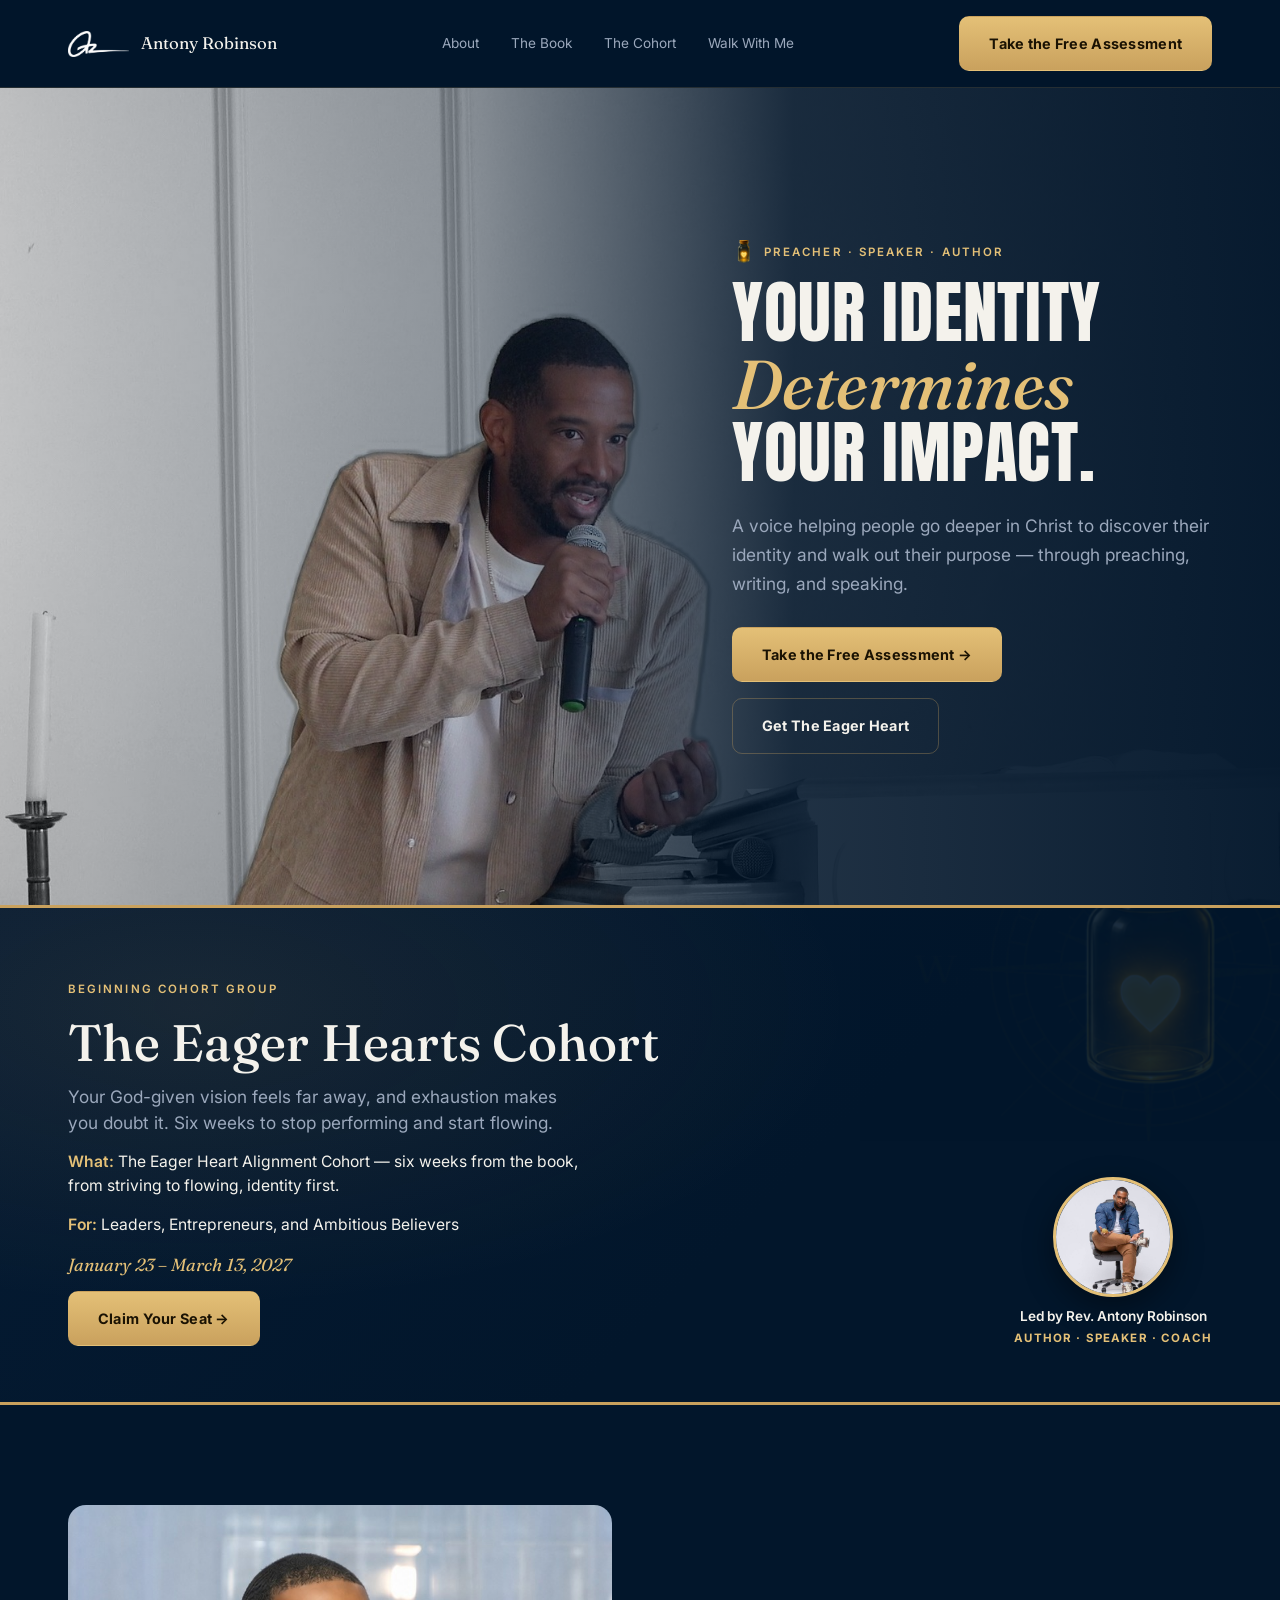
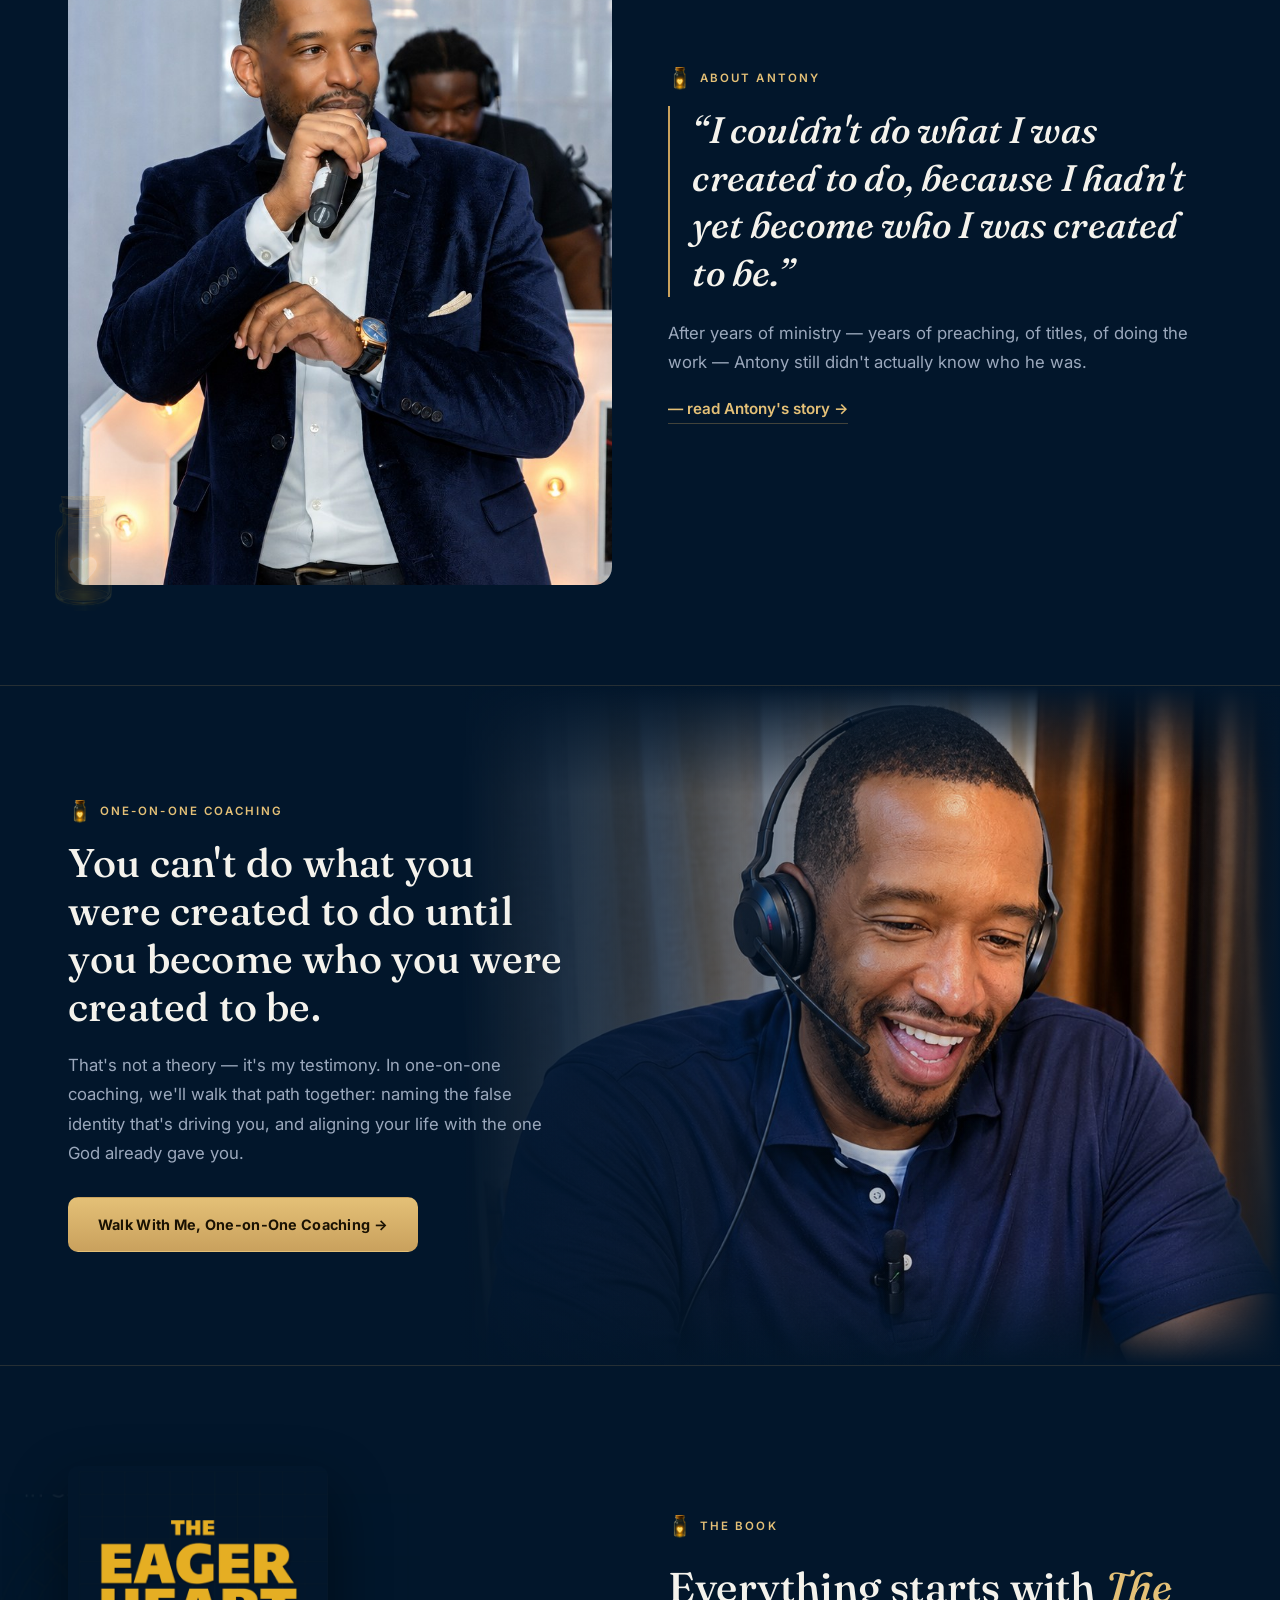
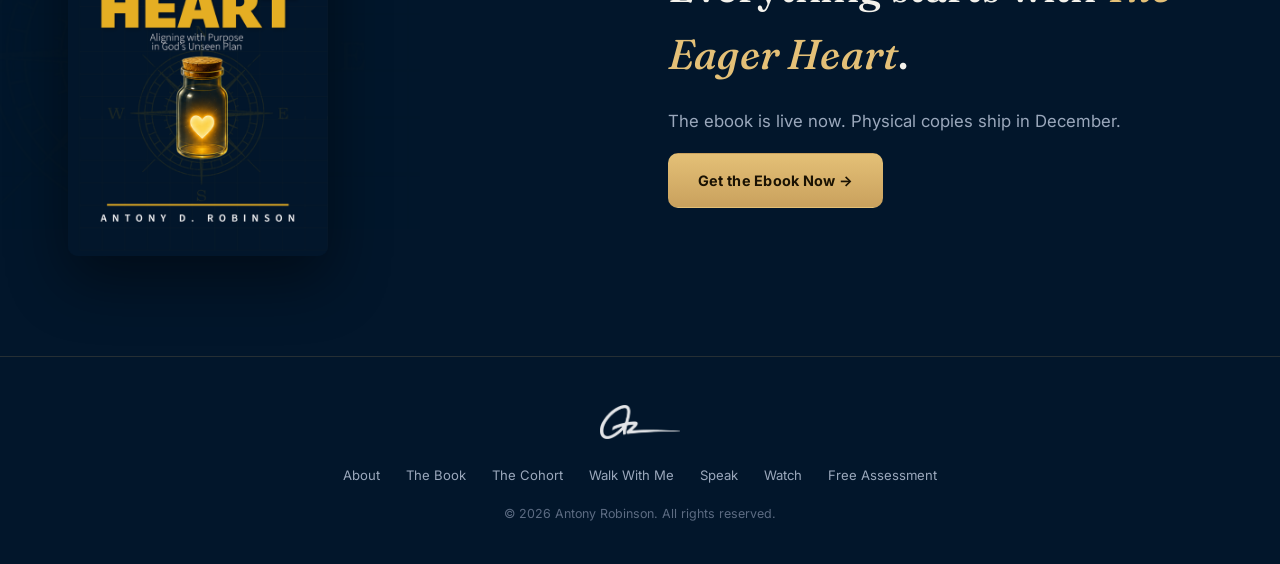
==== commit c5bb8450: "Add files via upload" ====
--- a/index.html
+++ b/index.html
@@ -3,484 +3,214 @@
 <head>
 <meta charset="UTF-8">
 <meta name="viewport" content="width=device-width, initial-scale=1.0">
-<title>Antony Robinson — Identity Determines Your Impact</title>
-<meta name="description" content="Preacher, author, and speaker helping people discover their identity in Christ and walk out their purpose.">
+<title>Antony Robinson — Your Identity Determines Your Impact</title>
+<meta name="description" content="Antony Robinson is a preacher, speaker, and author helping people go deeper in Christ to discover their identity and walk out their purpose.">
 <link rel="preconnect" href="https://fonts.googleapis.com">
 <link rel="preconnect" href="https://fonts.gstatic.com" crossorigin>
-<link href="https://fonts.googleapis.com/css2?family=Fraunces:opsz,wght@9..144,400;9..144,500;9..144,600;9..144,700&family=Inter:wght@400;500;600;700&display=swap" rel="stylesheet">
+<link href="https://fonts.googleapis.com/css2?family=Fraunces:ital,wght@0,400;0,500;0,600;1,400;1,500;1,600&family=Anton&family=Inter:wght@400;500;600;700&display=swap" rel="stylesheet">
+<link rel="stylesheet" href="/assets/site.css">
 <style>
-  :root{
-    --ink: #02162B;
-    --ink-2: #071E38;
-    --panel: #0D2847;
-    --panel-hover: #14355C;
-    --gold: #C9A15D;
-    --gold-soft: #E4C077;
-    --paper: #F3EFE6;
-    --stone: #9BA8BC;
-    --stone-dim: #5C6B82;
-    --hair: rgba(212,175,90,0.22);
-    --hair-strong: rgba(212,175,90,0.4);
-    --radius: 4px;
-    --maxw: 1140px;
-  }
-
-  *{ box-sizing:border-box; margin:0; padding:0; }
-  html{ scroll-behavior:smooth; }
-
-  body{
-    background: var(--ink);
-    color: var(--paper);
-    font-family:'Inter', -apple-system, sans-serif;
-    -webkit-font-smoothing: antialiased;
-    line-height: 1.55;
-  }
-
-  img,video{ max-width:100%; display:block; }
-  a{ color:inherit; }
-  .container{ max-width: var(--maxw); margin:0 auto; padding:0 1.75rem; }
-
-  h1,h2,h3{ font-family:'Fraunces', serif; font-weight:500; letter-spacing:0.005em; }
-
-  .eyebrow{
-    font-size:0.72rem;
-    letter-spacing:0.18em;
-    text-transform:uppercase;
-    color: var(--gold-soft);
-    margin-bottom:0.9rem;
-    display:block;
-  }
-
-  .btn{
-    display:inline-flex;
-    align-items:center;
-    gap:0.5rem;
-    font-family:'Inter',sans-serif;
-    font-weight:600;
-    font-size:0.88rem;
-    letter-spacing:0.02em;
-    padding:0.9rem 1.7rem;
-    border-radius: 999px;
-    text-decoration:none;
-    cursor:pointer;
-    border:1px solid transparent;
-    transition: all 0.18s ease;
-  }
-  .btn-primary{ background: var(--gold); color:#191305; }
-  .btn-primary:hover{ background: var(--gold-soft); transform: translateY(-1px); }
-  .btn-ghost{ border-color: var(--hair-strong); color: var(--paper); }
-  .btn-ghost:hover{ border-color: var(--gold); color: var(--gold-soft); }
-
-  /* ---------- Nav ---------- */
-  header.nav{
-    position: sticky; top:0; z-index: 50;
-    background: rgba(2,22,43,0.9);
-    backdrop-filter: blur(10px);
-    border-bottom: 1px solid var(--hair);
-  }
-  .nav-inner{
-    max-width: var(--maxw); margin:0 auto; padding: 1rem 1.75rem;
-    display:flex; align-items:center; justify-content:space-between;
-  }
-  .brand{ display:flex; align-items:center; gap:0.7rem; text-decoration:none; }
-  .brand img{ height:24px; width:auto; }
-  .brand span{ font-family:'Fraunces',serif; font-size:1.05rem; color:var(--paper); }
-  nav.links{ display:flex; gap:2rem; align-items:center; }
-  nav.links a{
-    font-size:0.85rem; text-decoration:none; color: var(--stone);
-    transition: color 0.15s ease;
-  }
-  nav.links a:hover{ color: var(--gold-soft); }
-  .nav-cta{ display:flex; align-items:center; gap:1rem; }
-  .burger{ display:none; }
-
-  @media (max-width: 880px){
-    nav.links{ display:none; }
-    .burger{
-      display:flex; width:38px; height:38px; border-radius:50%;
-      border:1px solid var(--hair-strong); align-items:center; justify-content:center;
-      cursor:pointer; color:var(--paper);
-    }
-  }
-
-  /* ---------- Hero ---------- */
-  .hero{
-    position:relative;
-    min-height: 88vh;
-    display:flex;
-    align-items:flex-end;
-    overflow:hidden;
-  }
-  .hero .hero-img{
-    position:absolute; inset:0;
-    width:100%; height:100%;
-    object-fit:cover;
-    object-position: center 18%;
-    filter: saturate(0.9) brightness(0.75);
-  }
-  .hero::after{
-    content:"";
-    position:absolute; inset:0;
-    background: linear-gradient(180deg, rgba(10,31,61,0.28) 0%, rgba(10,31,61,0.66) 55%, rgba(10,31,61,0.97) 100%);
-  }
-  .hero-content{
-    position:relative; z-index:2;
-    width:100%;
-    padding: 0 1.75rem 4.5rem;
-    text-align:center;
-  }
-  .hero h1{
-    font-size: clamp(2.4rem, 6vw, 4.6rem);
-    line-height:1.08;
-    max-width: 900px;
-    margin: 0 auto;
-    color: var(--paper);
-  }
-  .hero h1 em{ font-style:italic; color: var(--gold-soft); }
-
-  .subline{
-    text-align:center;
-    padding: 3rem 1.75rem 4.5rem;
-    background: var(--ink);
-  }
-  .subline p{
-    max-width: 620px;
-    margin: 0 auto;
-    font-family:'Fraunces', serif;
-    font-style: italic;
-    font-size: clamp(1.05rem, 2vw, 1.3rem);
-    color: var(--stone);
-    line-height:1.6;
-  }
-  .subline h2{
-    font-size: clamp(1.6rem, 3.2vw, 2.2rem);
-    max-width: 640px;
-    margin: 2.8rem auto 1rem;
-  }
-  .subline p.assessment-sub{
-    font-family:'Inter', sans-serif;
-    font-style: normal;
-    font-size: 1.02rem;
-    color: var(--stone);
-    max-width: 500px;
-    margin: 0 auto 1.8rem;
-  }
-
-  /* ---------- Section shell ---------- */
-  section{ padding: 5rem 0; }
-  section.tight{ padding: 3.5rem 0; }
-  .section-head{ text-align:center; max-width: 640px; margin: 0 auto 3rem; }
-  .section-head h2{ font-size: clamp(1.7rem, 3.2vw, 2.4rem); margin-bottom:1rem; }
-  .section-head p{ color: var(--stone); font-size:1rem; }
-  .alt{ background: var(--ink-2); }
-
-  /* ---------- Proof / video ---------- */
-  .reel-wrap{
-    position:relative;
-    max-width: 900px;
-    margin: 0 auto 3rem;
-    border-radius: 6px;
-    overflow:hidden;
-    border: 1px solid var(--hair-strong);
-    background:#000;
-    aspect-ratio: 16/9;
-  }
-  .reel-wrap video, .reel-wrap .reel-fallback{
-    width:100%; height:100%; object-fit:cover; display:block;
-  }
-  .reel-fallback{
-    display:flex; align-items:center; justify-content:center; flex-direction:column; gap:0.8rem;
+  /* HERO */
+  .hero{ position:relative; min-height:820px; display:flex; align-items:center; overflow:hidden; border-bottom:3px solid var(--gold); }
+  .hero img.hero-photo{ position:absolute; inset:0; width:100%; height:100%; object-fit:cover; object-position:center 42%; }
+  .hero .scrim{ position:absolute; inset:0; background:linear-gradient(90deg, rgba(2,22,43,0.06) 0%, rgba(2,22,43,0.32) 36%, rgba(2,22,43,0.88) 62%, rgba(2,22,43,0.97) 100%); }
+  .hero-content{ position:relative; z-index:2; width:100%; display:flex; justify-content:flex-end; }
+  .hero-content .inner{ max-width:480px; text-align:left; }
+  .hero-content .shout-headline{ font-family:'Anton',sans-serif; font-weight:400; text-transform:uppercase; color:var(--paper); font-size:clamp(2.5rem,5.4vw,4.4rem); line-height:0.98; letter-spacing:0.01em; margin:14px 0 24px; }
+  .mobile-photo-wrap{ display:none; }
+  @media (min-width:761px) and (max-width:1024px){
+    .hero{ min-height:620px; }
+    .hero .scrim{ background:linear-gradient(90deg, rgba(2,22,43,0.10) 0%, rgba(2,22,43,0.48) 32%, rgba(2,22,43,0.92) 58%, rgba(2,22,43,0.97) 100%); }
+    .hero-content .inner{ max-width:400px; }
+  }
+  @media (max-width:760px){
+    .hero{ min-height:auto; display:block; }
+    .hero img.hero-photo.desktop-img{ display:none; }
+    .mobile-photo-wrap{ display:block; position:relative; }
+    .hero img.hero-photo.mobile-img{ display:block; position:static; width:100%; height:auto; aspect-ratio:3/4; object-fit:cover; object-position:top center; }
+    .mobile-photo-wrap::after{ content:''; position:absolute; left:0; right:0; bottom:0; height:35%; background:linear-gradient(0deg, var(--ink) 0%, rgba(2,22,43,0) 100%); }
+    .hero .scrim{ display:none; }
+    .hero-content{ display:block; padding:12px 1.75rem 48px; }
+    .hero-content .inner{ max-width:100%; }
+    .hero-content .shout-headline{ margin:12px 0 18px; }
+  }
+
+  /* COHORT PROMO BANNER */
+  .promo-banner{ position:relative; overflow:hidden; padding:72px 0 56px; border-bottom:3px solid var(--gold);
+    background:radial-gradient(1100px 500px at 15% 20%, rgba(201,161,93,0.10) 0%, rgba(201,161,93,0) 60%), linear-gradient(135deg,#051B33 0%,#02162B 60%); }
+  .promo-banner .compass-watermark{ position:absolute; top:-100px; right:-140px; width:560px; opacity:0.10; pointer-events:none; }
+  .promo-banner-grid{ display:flex; justify-content:space-between; align-items:flex-end; gap:40px; flex-wrap:wrap; }
+  .promo-banner h2{ font-size:clamp(2rem,4.2vw,3.2rem); line-height:1.08; margin:2px 0 14px; max-width:620px; }
+  .promo-banner .sub{ color:var(--stone); font-size:1.08rem; line-height:1.5; max-width:520px; margin:0 0 14px; }
+  .promo-banner .what{ color:var(--paper); font-size:0.98rem; line-height:1.55; max-width:520px; margin:0 0 14px; }
+  .promo-banner .what strong{ color:var(--gold-soft); font-weight:600; }
+  .promo-banner .dates{ color:var(--gold-soft); font-family:'Fraunces',serif; font-style:italic; font-size:1.1rem; }
+  .promo-avatar-col{ display:flex; flex-direction:column; align-items:center; gap:10px; flex:0 0 auto; }
+  .promo-avatar-col img{ width:120px; height:120px; border-radius:50%; object-fit:cover; border:3px solid var(--gold-soft); box-shadow:0 10px 30px rgba(0,0,0,0.4); }
+  .promo-avatar-col .led-by{ font-size:0.85rem; color:var(--paper); font-weight:600; text-align:center; max-width:220px; line-height:1.4; }
+  .promo-avatar-col .led-by span{ display:block; color:var(--gold-soft); font-size:0.72rem; letter-spacing:0.1em; text-transform:uppercase; margin-top:4px; font-weight:700; }
+  @media (max-width:760px){
+    .promo-banner{ padding:48px 0 40px; }
+    .promo-banner-grid{ flex-direction:column; align-items:flex-start; }
+    .promo-avatar-col{ flex-direction:row; align-items:center; align-self:stretch; justify-content:flex-start; }
+    .promo-avatar-col img{ width:72px; height:72px; }
+    .promo-avatar-col .led-by{ text-align:left; max-width:none; }
+  }
+
+  /* ABOUT */
+  .about{ padding:100px 0; border-bottom:1px solid var(--hair); }
+  .about-grid{ display:grid; grid-template-columns:repeat(auto-fit, minmax(min(320px,100%),1fr)); gap:56px; align-items:center; }
+  .about-photo{ position:relative; }
+  .about-photo img{ width:100%; border-radius:18px; display:block; object-fit:cover; aspect-ratio:4/5; }
+  .about-photo .jar-watermark{ position:absolute; left:-26px; bottom:-26px; width:92px; opacity:0.14; pointer-events:none; transform:scaleX(-1); }
+
+  /* 1-ON-1 COACHING */
+  .coach{ position:relative; min-height:680px; display:flex; align-items:center; overflow:hidden; border-bottom:1px solid var(--hair); }
+  .coach-photo{ position:absolute; right:0; top:0; bottom:0; width:64%; }
+  .coach-photo img{ width:100%; height:100%; object-fit:cover; object-position:center 22%; filter:saturate(0.95); }
+  .coach-photo::after{ content:''; position:absolute; inset:0;
     background:
-      radial-gradient(ellipse 700px 400px at 50% 0%, rgba(201,161,93,0.16), transparent 60%),
-      linear-gradient(160deg, #0D2847, #02162B);
-    color: var(--stone);
-    text-align:center; padding: 2rem;
-  }
-  .play-badge{
-    width:64px; height:64px; border-radius:50%;
-    border:1.5px solid var(--gold-soft);
-    display:flex; align-items:center; justify-content:center;
-  }
-  .play-badge svg{ margin-left:3px; }
-
-  .clip-grid{
-    display:grid;
-    grid-template-columns: repeat(3, 1fr);
-    gap: 1.4rem;
-  }
-  .clip-card{
-    display:block;
-    text-decoration:none;
-    border:1px solid var(--hair);
-    border-radius:6px;
-    overflow:hidden;
-    background: var(--panel);
-    transition: border-color 0.18s ease, transform 0.18s ease;
-  }
-  .clip-card:hover{ border-color: var(--gold); transform: translateY(-2px); }
-  .clip-thumb{
-    position:relative;
-    aspect-ratio: 16/9;
-    background:
-      radial-gradient(ellipse 300px 200px at 50% 30%, rgba(201,161,93,0.14), transparent 65%),
-      linear-gradient(160deg, #14355C, #071E38);
-    display:flex; align-items:center; justify-content:center;
-    overflow:hidden;
-  }
-  .clip-thumb.vertical{ aspect-ratio: 9/16; }
-  .clip-thumb iframe{ position:absolute; inset:0; width:100%; height:100%; border:0; display:block; }
-  .clip-thumb .play-badge{ width:48px; height:48px; }
-  .clip-thumb .play-badge svg{ width:16px; }
-  .clip-label{ padding: 1.1rem 1.2rem 1.3rem; }
-  .clip-label .kind{ font-size:0.7rem; letter-spacing:0.14em; text-transform:uppercase; color: var(--gold-soft); margin-bottom:0.4rem; display:block; }
-  .clip-label h3{ font-size:1.02rem; }
-
-  /* Text testimonial card (temporary placeholder until video testimonials exist) */
-  .testimonial-card{ display:flex; flex-direction:column; padding: 1.5rem 1.4rem 1.3rem; }
-  .testimonial-body{ flex-grow:1; }
-  .testimonial-card .kind{ font-size:0.7rem; letter-spacing:0.14em; text-transform:uppercase; color: var(--gold-soft); margin-bottom:0.7rem; display:block; }
-  .stars{ color: var(--gold); font-size:0.95rem; letter-spacing:0.15em; margin-bottom:0.9rem; }
-  .testimonial-quote{ font-family:'Fraunces', serif; font-style:italic; font-size:1rem; color: var(--paper); line-height:1.55; margin-bottom:1rem; }
-  .testimonial-name{ font-size:0.85rem; color: var(--stone); margin-bottom:1.2rem; }
-  .testimonial-link{ font-size:0.83rem; font-weight:600; color: var(--gold-soft); text-decoration:none; }
-  .testimonial-link:hover{ color: var(--gold); }
-
-  @media (max-width: 780px){ .clip-grid{ grid-template-columns: 1fr; } }
-
-  /* ---------- Two doors ---------- */
-  .doors{
-    display:grid;
-    grid-template-columns: 1fr 1fr;
-    gap: 1.4rem;
-  }
-  .door{
-    display:flex; flex-direction:column;
-    text-decoration:none;
-    padding: 3rem 2.4rem;
-    border-radius: 8px;
-    border: 1px solid var(--hair-strong);
-    background: var(--panel);
-    transition: background 0.2s ease, border-color 0.2s ease, transform 0.2s ease;
-    min-height: 320px;
-  }
-  .door:hover{ background: var(--panel-hover); border-color: var(--gold); transform: translateY(-3px); }
-  .door .mark{ width:46px; height:46px; margin-bottom:1.6rem; opacity:0.95; }
-  .door h3{ font-size:1.5rem; margin-bottom:0.9rem; line-height:1.3; }
-  .door .desc{ color: var(--stone); font-size:0.95rem; margin-bottom:2rem; flex-grow:1; }
-  .door .btn{ align-self:flex-start; }
-
-  @media (max-width: 820px){ .doors{ grid-template-columns:1fr; } }
-
-  /* ---------- Book ---------- */
-  .book-wrap{
-    display:flex; align-items:center; gap: 3.5rem;
-    max-width: 900px; margin:0 auto;
-  }
-  .book-cover{
-    flex-shrink:0;
-    width: 220px; aspect-ratio: 2/3;
-    border-radius: 3px;
-    overflow:hidden;
-    border: 1px solid var(--hair-strong);
-    box-shadow: 0 20px 50px rgba(0,0,0,0.5), 0 1px 0 rgba(255,255,255,0.03) inset;
-    position:relative;
-  }
-  .book-cover img{ width:100%; height:100%; object-fit:cover; display:block; }
-  .book-cover::before{
-    content:"";
-    position:absolute; left:0; top:0; bottom:0; width:10px;
-    background: linear-gradient(180deg, rgba(0,0,0,0.35), rgba(0,0,0,0.1));
-    z-index:2;
-  }
-  .book-cover .book-eyebrow{ font-size:0.62rem; letter-spacing:0.16em; text-transform:uppercase; color: var(--gold-soft); margin-bottom:1rem; }
-  .book-cover h3{ font-family:'Fraunces', serif; font-style:italic; font-size:1.7rem; color: var(--paper); line-height:1.2; margin-bottom:0.8rem; }
-  .book-cover .by{ font-size:0.68rem; letter-spacing:0.1em; text-transform:uppercase; color: var(--stone); margin-top:1.4rem; }
-  .book-copy h2{ font-size: clamp(1.6rem,3vw,2.1rem); margin-bottom:1.1rem; }
-  .book-copy p{ color: var(--stone); font-size:1rem; margin-bottom:1.8rem; }
-  .book-copy p.book-note{ margin-top:0.9rem; margin-bottom:0; font-size:0.85rem; color: var(--stone-dim); }
-
-  @media (max-width: 720px){ .book-wrap{ flex-direction:column; text-align:center; gap:2rem; } .book-copy p{ max-width:420px; margin-left:auto; margin-right:auto; } }
-
-  /* ---------- Footer CTA ---------- */
-  footer.site{
-    background:
-      radial-gradient(ellipse 700px 400px at 50% 0%, rgba(201,161,93,0.12), transparent 60%),
-      var(--ink-2);
-    border-top:1px solid var(--hair);
-    padding: 5rem 0 2.5rem;
-    text-align:center;
-  }
-  footer.site h2{ font-size: clamp(1.7rem,3.2vw,2.3rem); max-width:600px; margin:0 auto 1.8rem; }
-  footer.site .contact-row{
-    margin-top: 3rem; padding-top: 2rem;
-    border-top:1px solid var(--hair);
-    display:flex; flex-direction:column; align-items:center; gap:1.2rem;
-  }
-  .foot-social{ display:flex; gap:0.6rem; }
-  .foot-social a{
-    width:38px; height:38px; border-radius:50%; border:1px solid var(--hair);
-    display:flex; align-items:center; justify-content:center; color:var(--stone);
-    transition: border-color 0.15s ease, color 0.15s ease;
-  }
-  .foot-social a:hover{ border-color: var(--gold); color: var(--gold-soft); }
-  .foot-social svg{ width:15px; height:15px; }
-  footer.site .sig{ width:100px; margin: 2.2rem auto 0.6rem; opacity:0.85; }
-  footer.site .fine{ font-size:0.78rem; color: var(--stone-dim); }
-
-  .mobile-menu{ display:none; }
-  @media (max-width: 880px){
-    .mobile-menu{
-      position:absolute; top:100%; left:0; right:0;
-      background: rgba(2,22,43,0.98); backdrop-filter: blur(10px);
-      border-bottom:1px solid var(--hair);
-      flex-direction:column; padding: 0.5rem 1.75rem 1.25rem;
-      display:none;
-    }
-    .mobile-menu.open{ display:flex; }
-    .mobile-menu a{
-      padding: 0.85rem 0; font-size:0.95rem; text-decoration:none; color: var(--stone);
-      border-bottom: 1px solid var(--hair);
-    }
-    .mobile-menu a:last-child{ border-bottom:none; }
-    .mobile-menu a.current{ color: var(--gold-soft); }
-    header.nav{ position: sticky; }
+      linear-gradient(270deg, rgba(2,22,43,0) 35%, rgba(2,22,43,0.75) 75%, var(--ink) 100%),
+      linear-gradient(180deg, var(--ink) 0%, rgba(2,22,43,0) 16%, rgba(2,22,43,0) 84%, var(--ink) 100%),
+      linear-gradient(270deg, var(--ink) 0%, rgba(2,22,43,0) 12%); }
+  .coach-content{ position:relative; z-index:2; width:100%; display:flex; justify-content:flex-start; padding-top:90px; padding-bottom:90px; }
+  .coach-content .inner{ max-width:500px; }
+  @media (max-width:760px){
+    .coach{ display:block; min-height:auto; }
+    .coach-photo{ position:relative; width:100%; }
+    .coach-photo img{ height:auto; aspect-ratio:4/5; object-position:center 15%; }
+    .coach-photo::after{ background:linear-gradient(0deg, var(--ink) 0%, rgba(2,22,43,0) 38%), linear-gradient(180deg, var(--ink) 0%, rgba(2,22,43,0) 10%); }
+    .coach-content{ display:block; padding-top:0; padding-bottom:64px; margin-top:-24px; }
+    .coach-content .inner{ max-width:100%; }
+  }
+
+  /* BOOK BAND */
+  .book-band{ padding:100px 0; position:relative; overflow:hidden; }
+  .book-band .compass-watermark{ position:absolute; left:-140px; top:50%; transform:translateY(-50%); width:560px; opacity:0.09; pointer-events:none; }
+  .book-grid{ display:grid; grid-template-columns:repeat(auto-fit, minmax(min(280px,100%),1fr)); gap:56px; align-items:center; }
+  .book-cover-img{ width:100%; max-width:260px; border-radius:10px; box-shadow:0 24px 60px rgba(0,0,0,0.45); }
+  @media (max-width:760px){
+    .about, .book-band{ padding:64px 0; }
+    .about-grid, .book-grid{ gap:36px; }
   }
 </style>
 </head>
 <body>
 
 <header class="nav">
+  <input type="checkbox" id="mobnav-toggle" class="mobnav-toggle">
   <div class="nav-inner">
-    <a class="brand" href="index.html">
-      <img src="[data-uri]" alt="Antony Robinson signature">
+    <a class="brand" href="/">
+      <img src="/assets/logo-white.png" alt="Antony Robinson">
       <span>Antony Robinson</span>
     </a>
     <nav class="links">
-      <a href="index.html" class="current">Home</a>
-      <a href="about.html">About</a>
-      <a href="speaking.html">Speak</a>
-      <a href="proof.html">Watch</a>
-      <a href="two-doors.html">Start Here</a>
+      <a href="/about.html">About</a>
+      <a href="https://antonyrobinson.myshopify.com" target="_blank" rel="noopener">The Book</a>
+      <a href="/cohort/">The Cohort</a>
+      <a href="/walk-with-me/">Walk With Me</a>
     </nav>
     <div class="nav-cta">
-      <a class="btn btn-primary" href="https://form.jotform.com/262207391555054" target="_blank" rel="noopener">Book Antony</a>
-      <div class="burger" aria-label="Menu">
-        <svg width="18" height="18" viewBox="0 0 24 24" fill="none" stroke="currentColor" stroke-width="2"><line x1="3" y1="6" x2="21" y2="6"/><line x1="3" y1="12" x2="21" y2="12"/><line x1="3" y1="18" x2="21" y2="18"/></svg>
-      </div>
+      <a class="btn btn-primary" href="/assessment/">Take the Free Assessment</a>
+      <label for="mobnav-toggle" class="mobnav-btn" aria-label="Menu"><span></span><span></span><span></span></label>
     </div>
   </div>
-  <div class="mobile-menu">
-      <a href="index.html" class="current">Home</a>
-      <a href="about.html">About</a>
-      <a href="speaking.html">Speak</a>
-      <a href="proof.html">Watch</a>
-      <a href="two-doors.html">Start Here</a>
-    </div>
+  <div class="mobnav-panel">
+    <a href="/about.html">About</a>
+    <a href="https://antonyrobinson.myshopify.com" target="_blank" rel="noopener">The Book</a>
+    <a href="/cohort/">The Cohort</a>
+    <a href="/walk-with-me/">Walk With Me</a>
+  </div>
 </header>
 
 <main>
 
   <!-- HERO -->
   <section class="hero">
-    <img class="hero-img" src="[data-uri]" alt="Antony Robinson">
-    <div class="hero-content">
-      <h1>Your identity <em>determines</em> your impact.</h1>
-    </div>
-  </section>
-
-  <div class="subline">
-    <p>A voice helping people go deeper in Christ to discover their identity and walk out their purpose — through preaching, writing, and speaking.</p>
-
-    <h2>Which False Identity Is Driving Your Burnout?</h2>
-    <p class="assessment-sub">Discover which 5 false identities are quietly sabotaging your peace and your calling.</p>
-    <a class="btn btn-primary" href="/assessment/">Take the Free Assessment</a>
-  </div>
-
-  <!-- PROOF -->
-  <section id="proof">
-    <div class="container">
-      <div class="section-head">
-        <span class="eyebrow" style="text-align:center;">See and hear for yourself</span>
-        <h2>Proof, not promises</h2>
-      </div>
-
-      <div class="reel-wrap">
-        <!-- Replace the src below with the real highlight reel file or embed. Autoplay/muted/loop are wired and ready. -->
-        <video autoplay muted loop playsinline poster="[data-uri]">
-          <source src="highlight-reel.mp4" type="video/mp4">
-        </video>
-      </div>
-
-      <div class="clip-grid">
-        <div class="clip-card">
-          <div class="clip-thumb vertical">
-            <iframe src="https://www.youtube.com/embed/dqGrzxCBny8" title="Preaching clip" loading="lazy" allow="accelerometer; autoplay; clipboard-write; encrypted-media; gyroscope; picture-in-picture; web-share" allowfullscreen></iframe>
-          </div>
-          <div class="clip-label">
-            <span class="kind">Preaching</span>
-            <h3>A message from the pulpit</h3>
-          </div>
-        </div>
-        <div class="clip-card">
-          <div class="clip-thumb">
-            <iframe src="https://www.youtube.com/embed/ORBCaZvNH6c" title="Podcast and coaching clip" loading="lazy" allow="accelerometer; autoplay; clipboard-write; encrypted-media; gyroscope; picture-in-picture; web-share" allowfullscreen></iframe>
-          </div>
-          <div class="clip-label">
-            <span class="kind">Podcast &amp; Coaching</span>
-            <h3>Be More 2 Do More</h3>
-          </div>
-        </div>
-        <div class="clip-card testimonial-card">
-          <div class="testimonial-body">
-            <span class="kind">Testimony</span>
-            <div class="stars" aria-label="5 out of 5 stars">★★★★★</div>
-            <p class="testimonial-quote">"I had a discovery session with Anthony Robinson today, and it was truly transformational. Through vulnerability and transparency, he created a space that brought real clarity and insight. The entire experience was amazing. I walked away with clear next steps, renewed confidence, and a stronger sense of readiness to lead well. If you're looking for someone who can help you gain perspective, grow personally, and move forward with purpose, I highly recommend working with Anthony."</p>
-            <p class="testimonial-name">— Keisha Robinson</p>
-          </div>
-          <a class="testimonial-link" href="https://maps.app.goo.gl/zNPWuPxVDwSvaDbb7" target="_blank" rel="noopener">Read more reviews on Google →</a>
-        </div>
-      </div>
-    </div>
-  </section>
-
-  <!-- TWO DOORS -->
-  <section class="alt" id="two-doors">
-    <div class="container">
-      <div class="section-head">
-        <span class="eyebrow" style="text-align:center;">Where to go from here</span>
-        <h2>Two doors, one calling</h2>
-      </div>
-
-      <div class="doors">
-        <a class="door" href="https://bemore2domore.com/" target="_blank" rel="noopener">
-          <img class="mark" src="[data-uri]